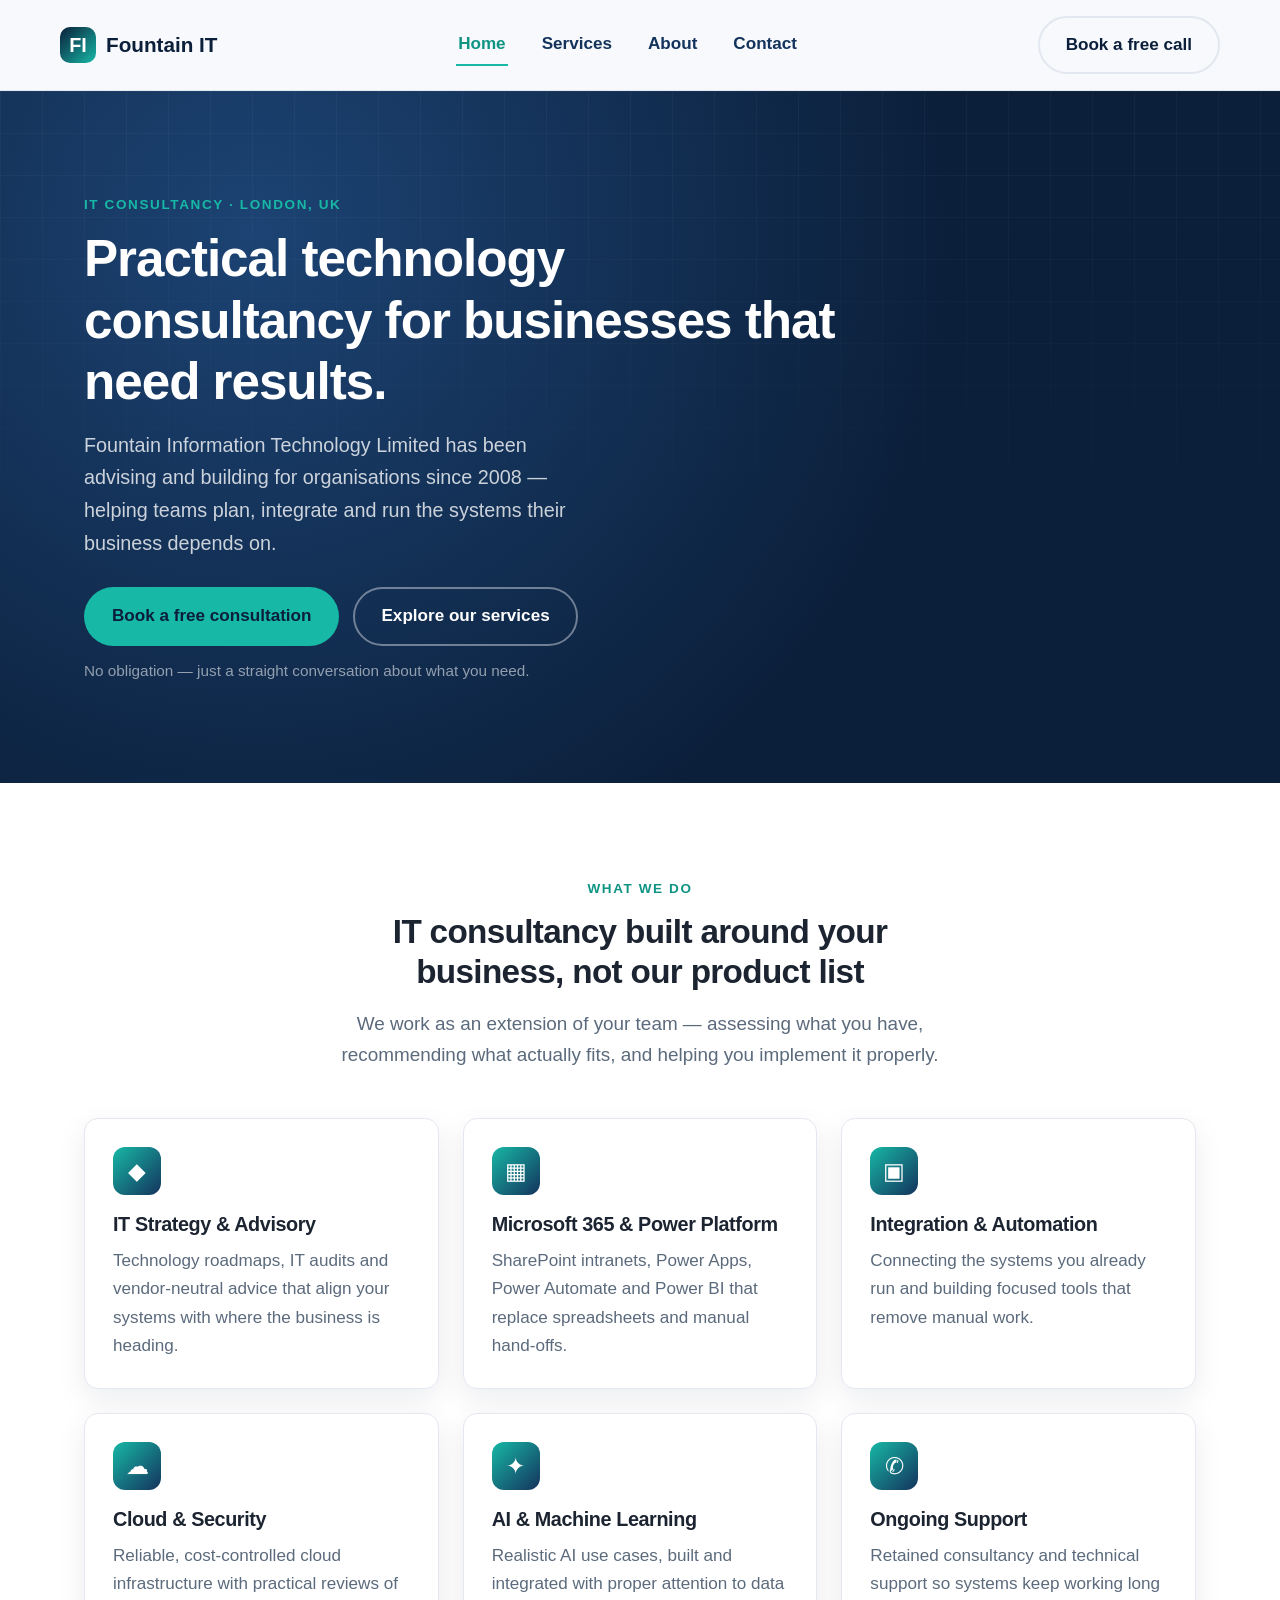
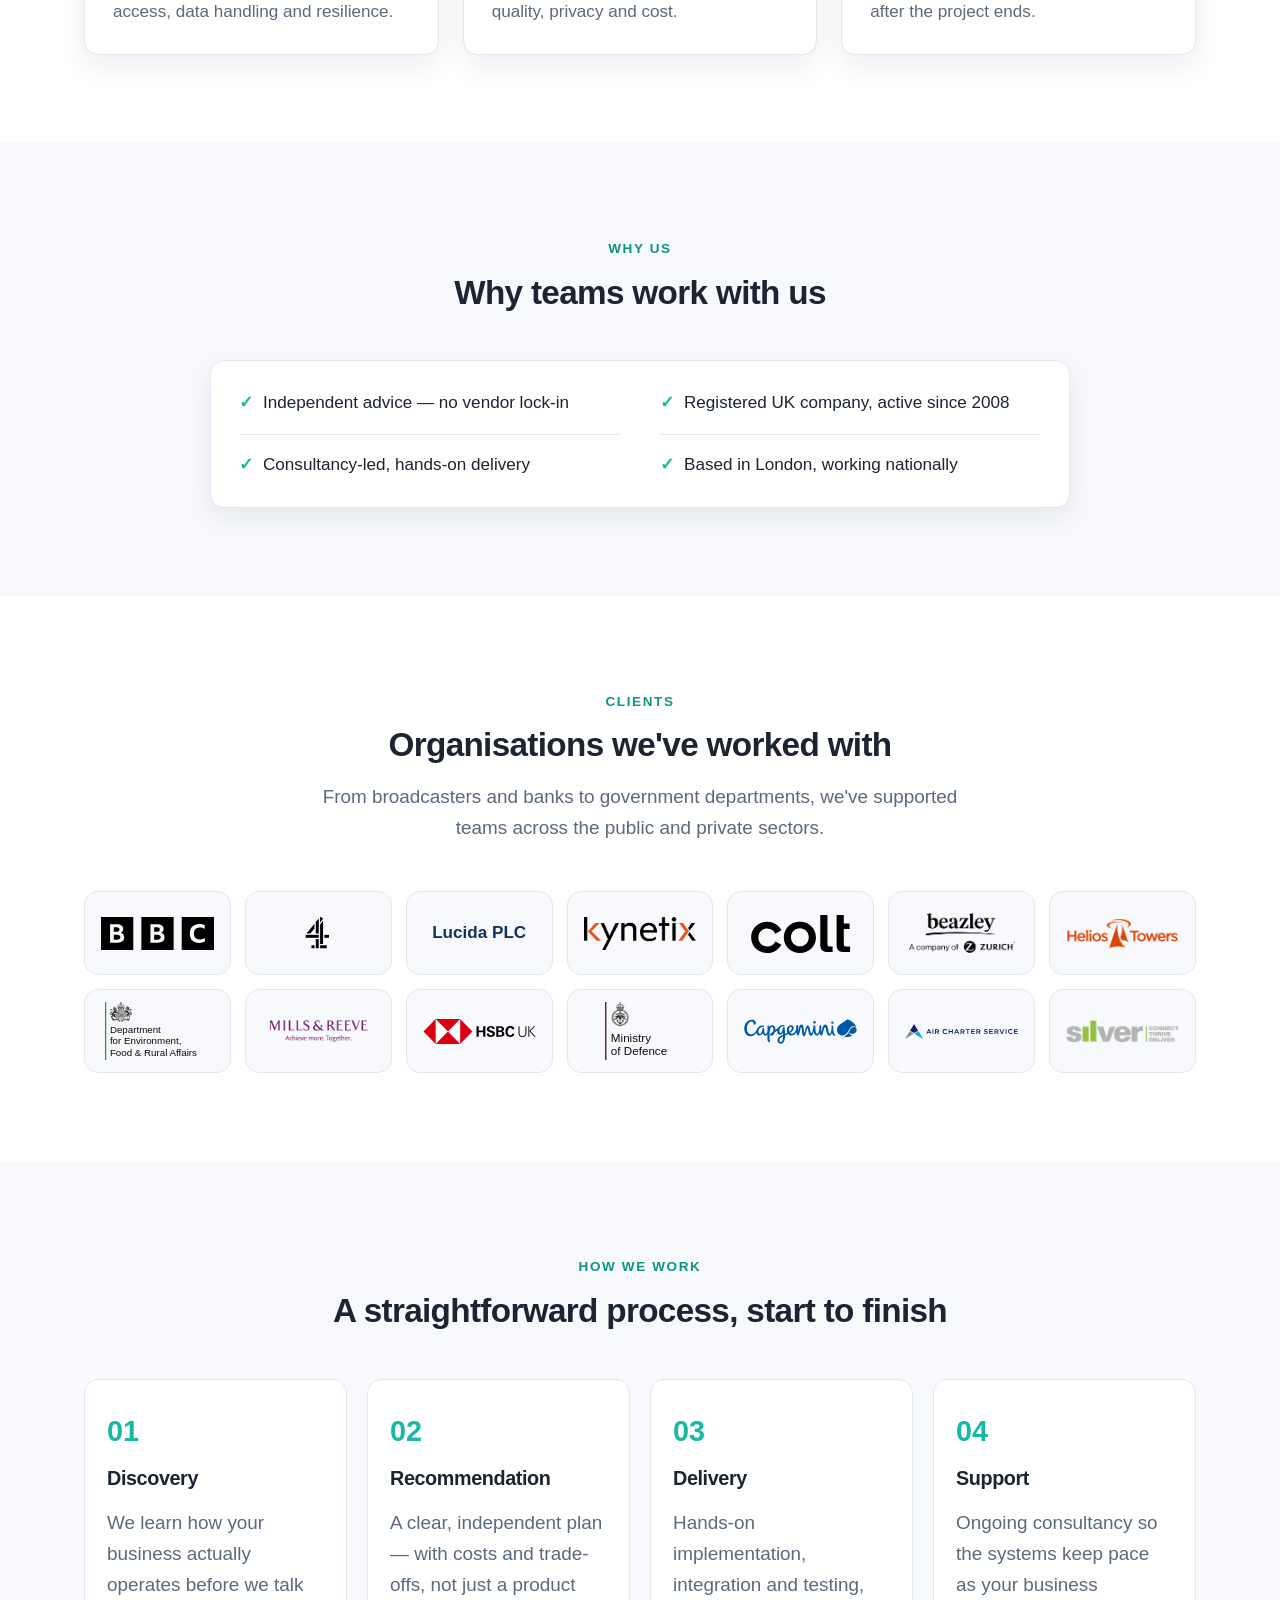
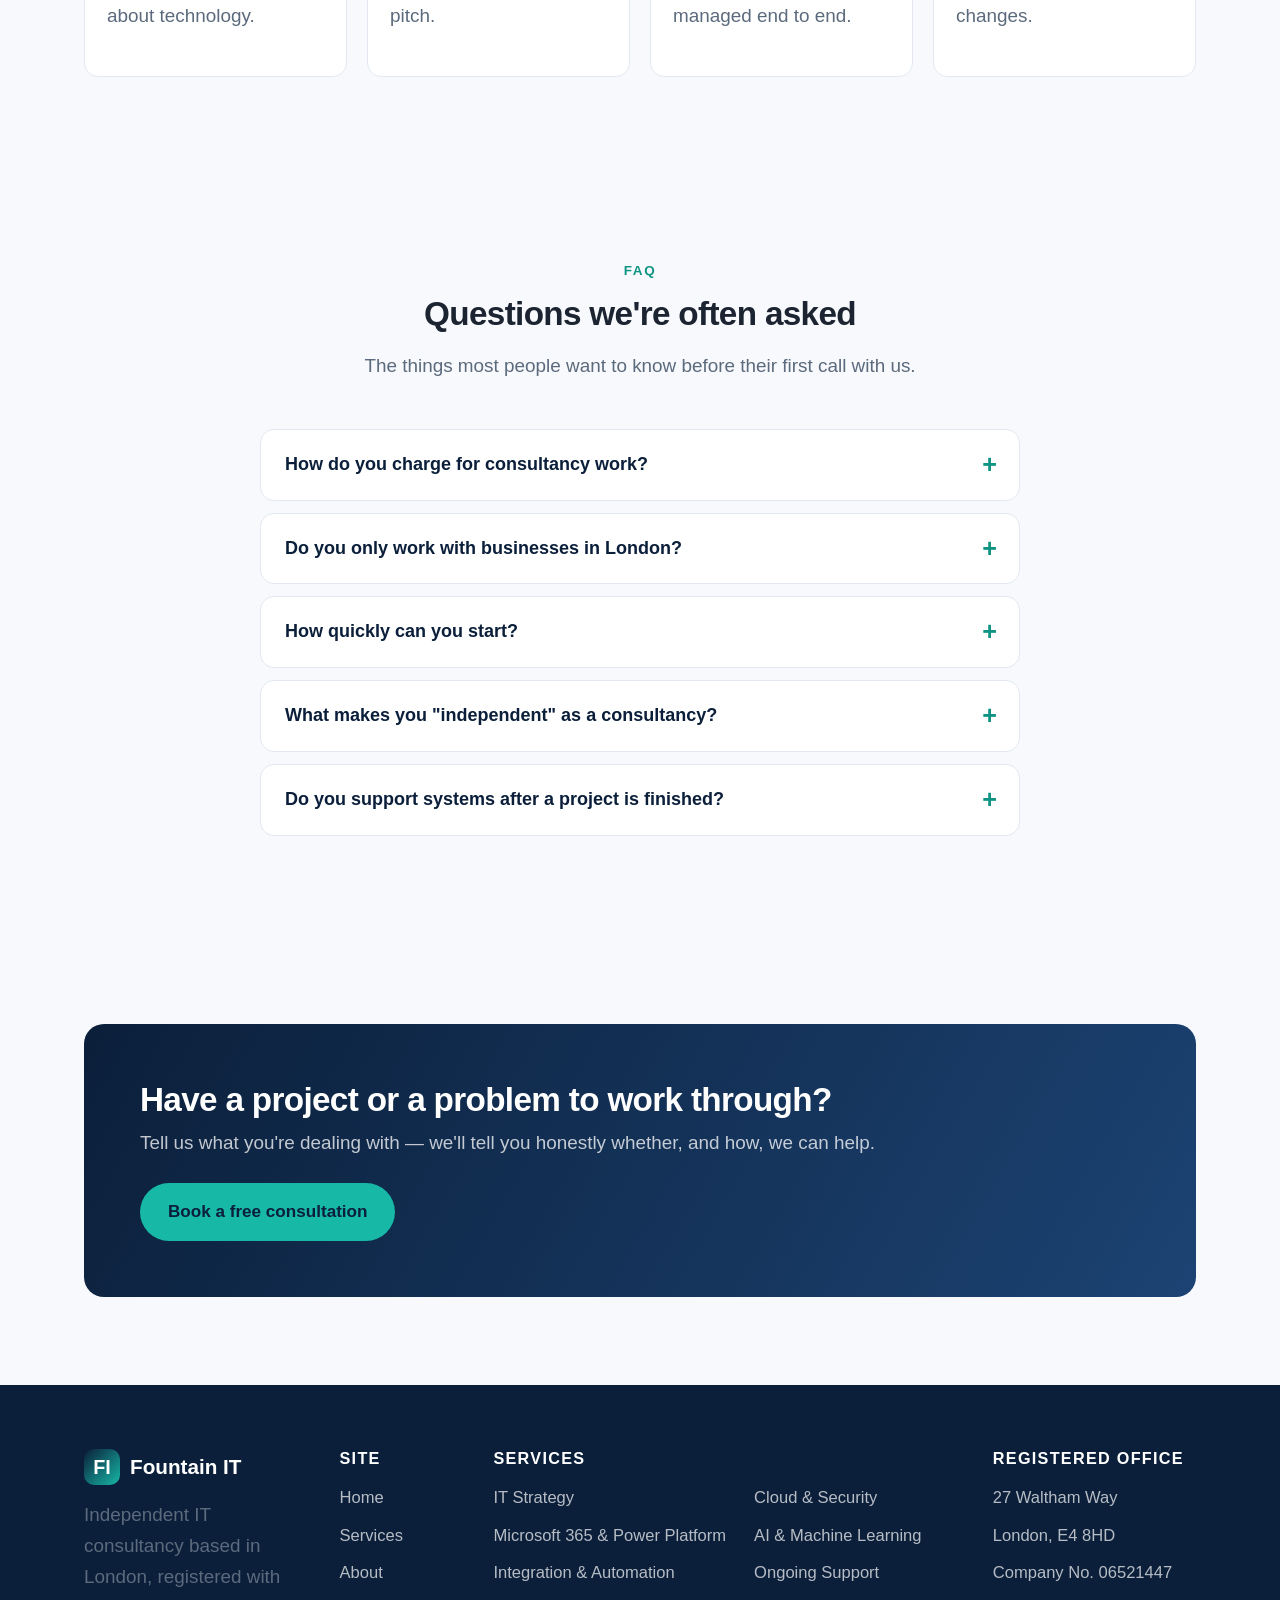
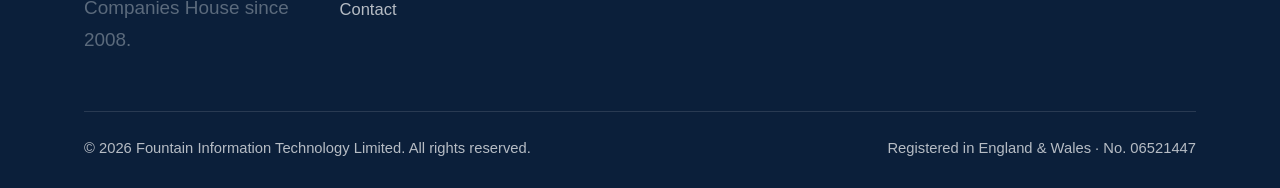
==== website/index.html @ 8b22fd96 "Add client logos section and update contact email - New Clients section on the Home page with logos " ====
<!DOCTYPE html>
<html lang="en">
<head>
  <meta charset="UTF-8" />
  <meta name="viewport" content="width=device-width, initial-scale=1.0" />
  <title>Fountain Information Technology Limited | IT Consultancy, London</title>
  <meta name="description" content="Fountain Information Technology Limited — independent IT consultancy based in London, trading since 2008. Strategy, Microsoft 365 and Power Platform, integration, cloud and security, AI and support services." />
  <link rel="canonical" href="https://fountainltd.com/" />
  <meta name="theme-color" content="#0b1f3a" />
  <link rel="icon" type="image/svg+xml" href="assets/favicon.svg" />

  <meta property="og:type" content="website" />
  <meta property="og:site_name" content="Fountain Information Technology Limited" />
  <meta property="og:title" content="Fountain Information Technology Limited | IT Consultancy, London" />
  <meta property="og:description" content="Independent IT consultancy based in London, trading since 2008. Strategy, Microsoft 365 and Power Platform, integration, cloud and security, AI and support services." />
  <meta property="og:url" content="https://fountainltd.com/" />
  <meta name="twitter:card" content="summary" />
  <meta name="twitter:title" content="Fountain Information Technology Limited | IT Consultancy, London" />
  <meta name="twitter:description" content="Independent IT consultancy based in London, trading since 2008. Strategy, Microsoft 365 and Power Platform, integration, cloud and security, AI and support services." />

  <link rel="stylesheet" href="css/styles.css" />

  <script type="application/ld+json">
  {
    "@context": "https://schema.org",
    "@type": "ProfessionalService",
    "name": "Fountain Information Technology Limited",
    "alternateName": "Fountain IT",
    "url": "https://fountainltd.com/",
    "logo": "https://fountainltd.com/assets/favicon.svg",
    "description": "Independent IT consultancy based in London, trading since 2008. Strategy, Microsoft 365 and Power Platform, integration, cloud and security, AI and support services.",
    "address": {
      "@type": "PostalAddress",
      "streetAddress": "27 Waltham Way",
      "addressLocality": "London",
      "postalCode": "E4 8HD",
      "addressCountry": "GB"
    },
    "areaServed": "GB",
    "email": "info@fountainltd.com",
    "telephone": "+441212341234"
  }
  </script>
</head>
<body>

  <header class="site-header">
    <nav class="nav container">
      <a href="index.html" class="brand">
        <span class="brand-mark">FI</span>
        Fountain IT
      </a>
      <div class="nav-links">
        <a href="index.html" class="active">Home</a>
        <a href="services.html">Services</a>
        <a href="about.html">About</a>
        <a href="contact.html">Contact</a>
      </div>
      <div class="nav-cta">
        <a href="contact.html" class="btn btn-outline">Book a free call</a>
        <button class="nav-toggle" aria-label="Toggle menu">
          <span></span><span></span><span></span>
        </button>
      </div>
    </nav>
  </header>

  <section class="hero">
    <div class="container">
      <div class="hero-content">
        <span class="eyebrow">IT Consultancy · London, UK</span>
        <h1>Practical technology consultancy for businesses that need results.</h1>
        <p class="lead">Fountain Information Technology Limited has been advising and building for organisations since 2008 — helping teams plan, integrate and run the systems their business depends on.</p>
        <div class="hero-actions">
          <a href="contact.html" class="btn btn-primary">Book a free consultation</a>
          <a href="services.html" class="btn btn-ghost">Explore our services</a>
        </div>
        <p class="hero-microcopy">No obligation — just a straight conversation about what you need.</p>
      </div>
    </div>
  </section>

  <section class="bg-surface">
    <div class="container">
      <div class="section-head">
        <span class="eyebrow">What we do</span>
        <h2>IT consultancy built around your business, not our product list</h2>
        <p>We work as an extension of your team — assessing what you have, recommending what actually fits, and helping you implement it properly.</p>
      </div>
      <div class="grid grid-3">
        <div class="card">
          <div class="icon">◆</div>
          <h3>IT Strategy &amp; Advisory</h3>
          <p>Technology roadmaps, IT audits and vendor-neutral advice that align your systems with where the business is heading.</p>
        </div>
        <div class="card">
          <div class="icon">▦</div>
          <h3>Microsoft 365 &amp; Power Platform</h3>
          <p>SharePoint intranets, Power Apps, Power Automate and Power BI that replace spreadsheets and manual hand-offs.</p>
        </div>
        <div class="card">
          <div class="icon">▣</div>
          <h3>Integration &amp; Automation</h3>
          <p>Connecting the systems you already run and building focused tools that remove manual work.</p>
        </div>
        <div class="card">
          <div class="icon">☁</div>
          <h3>Cloud &amp; Security</h3>
          <p>Reliable, cost-controlled cloud infrastructure with practical reviews of access, data handling and resilience.</p>
        </div>
        <div class="card">
          <div class="icon">✦</div>
          <h3>AI &amp; Machine Learning</h3>
          <p>Realistic AI use cases, built and integrated with proper attention to data quality, privacy and cost.</p>
        </div>
        <div class="card">
          <div class="icon">✆</div>
          <h3>Ongoing Support</h3>
          <p>Retained consultancy and technical support so systems keep working long after the project ends.</p>
        </div>
      </div>
    </div>
  </section>

  <section>
    <div class="container">
      <div class="section-head">
        <span class="eyebrow">Why us</span>
        <h2>Why teams work with us</h2>
      </div>
      <ul class="why-panel">
        <li><span class="check">✓</span> Independent advice — no vendor lock-in</li>
        <li><span class="check">✓</span> Registered UK company, active since 2008</li>
        <li><span class="check">✓</span> Consultancy-led, hands-on delivery</li>
        <li><span class="check">✓</span> Based in London, working nationally</li>
      </ul>
    </div>
  </section>

  <section class="bg-surface">
    <div class="container">
      <div class="section-head">
        <span class="eyebrow">Clients</span>
        <h2>Organisations we've worked with</h2>
        <p>From broadcasters and banks to government departments, we've supported teams across the public and private sectors.</p>
      </div>
      <ul class="client-list">
        <li data-name="BBC" tabindex="0"><img src="assets/clients/bbc.svg" alt="BBC" loading="lazy" /></li>
        <li data-name="Channel 4" tabindex="0"><img src="assets/clients/channel4.svg" alt="Channel 4" loading="lazy" /></li>
        <li>Lucida PLC</li>
        <li data-name="Kynetix" tabindex="0"><img src="assets/clients/kynetix.png" alt="Kynetix" loading="lazy" /></li>
        <li data-name="Colt Technology" tabindex="0"><img src="assets/clients/colt.svg" alt="Colt Technology" loading="lazy" /></li>
        <li data-name="Beazley" tabindex="0"><img src="assets/clients/beazley.png" alt="Beazley" loading="lazy" class="logo-invert" /></li>
        <li data-name="Helios Towers" tabindex="0"><img src="assets/clients/helios-towers.png" alt="Helios Towers" loading="lazy" /></li>
        <li data-name="DEFRA" tabindex="0"><img src="assets/clients/defra.svg" alt="DEFRA" loading="lazy" class="logo-tall" /></li>
        <li data-name="Mills &amp; Reeve" tabindex="0"><img src="assets/clients/mills-and-reeve.png" alt="Mills &amp; Reeve" loading="lazy" /></li>
        <li data-name="HSBC" tabindex="0"><img src="assets/clients/hsbc.svg" alt="HSBC" loading="lazy" /></li>
        <li data-name="MOD" tabindex="0"><img src="assets/clients/mod.svg" alt="MOD" loading="lazy" class="logo-tall" /></li>
        <li data-name="Capgemini" tabindex="0"><img src="assets/clients/capgemini.svg" alt="Capgemini" loading="lazy" /></li>
        <li data-name="Air Charter Service" tabindex="0"><img src="assets/clients/air-charter-service.svg" alt="Air Charter Service" loading="lazy" /></li>
        <li data-name="Silver DCC" tabindex="0"><img src="assets/clients/silver-dcc.png" alt="Silver DCC" loading="lazy" /></li>
      </ul>
    </div>
  </section>

  <section>
    <div class="container">
      <div class="section-head">
        <span class="eyebrow">How we work</span>
        <h2>A straightforward process, start to finish</h2>
      </div>
      <div class="steps">
        <div class="step">
          <h4>Discovery</h4>
          <p>We learn how your business actually operates before we talk about technology.</p>
        </div>
        <div class="step">
          <h4>Recommendation</h4>
          <p>A clear, independent plan — with costs and trade-offs, not just a product pitch.</p>
        </div>
        <div class="step">
          <h4>Delivery</h4>
          <p>Hands-on implementation, integration and testing, managed end to end.</p>
        </div>
        <div class="step">
          <h4>Support</h4>
          <p>Ongoing consultancy so the systems keep pace as your business changes.</p>
        </div>
      </div>
    </div>
  </section>

  <section>
    <div class="container">
      <div class="section-head">
        <span class="eyebrow">FAQ</span>
        <h2>Questions we're often asked</h2>
        <p>The things most people want to know before their first call with us.</p>
      </div>
      <div class="faq-list">
        <details class="faq-item">
          <summary>How do you charge for consultancy work?</summary>
          <p>It depends on the engagement. Defined pieces of work — a migration, an integration, a build — are scoped and quoted up front. Ongoing advisory work is billed as a retained monthly arrangement. Either way, you'll know the cost and the terms before anything starts.</p>
        </details>
        <details class="faq-item">
          <summary>Do you only work with businesses in London?</summary>
          <p>We're based in London and a lot of our work is with organisations here, but we work with clients across the UK. Most engagements involve a mix of remote and on-site time, agreed up front based on what the project needs.</p>
        </details>
        <details class="faq-item">
          <summary>How quickly can you start?</summary>
          <p>For a short review or health check, often within a couple of weeks. Larger projects usually start with a scoping conversation so we can plan the right time and the right people — get in touch and we'll give you a realistic timeline.</p>
        </details>
        <details class="faq-item">
          <summary>What makes you "independent" as a consultancy?</summary>
          <p>We don't resell hardware, software licences or cloud capacity, so we have no commission riding on which platform or vendor you choose. Our recommendations are based on what fits your business, not what pays us the most.</p>
        </details>
        <details class="faq-item">
          <summary>Do you support systems after a project is finished?</summary>
          <p>Yes — many clients move from a project engagement into retained advisory or ad-hoc support once the initial work is delivered, so there's continuity as the business and its systems change.</p>
        </details>
      </div>
    </div>
  </section>

  <section>
    <div class="container">
      <div class="cta-band">
        <div>
          <h2>Have a project or a problem to work through?</h2>
          <p>Tell us what you're dealing with — we'll tell you honestly whether, and how, we can help.</p>
        </div>
        <a href="contact.html" class="btn btn-primary">Book a free consultation</a>
      </div>
    </div>
  </section>

  <footer class="site-footer">
    <div class="container">
      <div class="footer-grid">
        <div class="footer-brand">
          <a href="index.html" class="brand">
            <span class="brand-mark">FI</span>
            Fountain IT
          </a>
          <p>Independent IT consultancy based in London, registered with Companies House since 2008.</p>
        </div>
        <div>
          <h4>Site</h4>
          <ul>
            <li><a href="index.html">Home</a></li>
            <li><a href="services.html">Services</a></li>
            <li><a href="about.html">About</a></li>
            <li><a href="contact.html">Contact</a></li>
          </ul>
        </div>
        <div>
          <h4>Services</h4>
          <ul class="footer-services">
            <li><a href="services.html#strategy">IT Strategy</a></li>
            <li><a href="services.html#microsoft-365">Microsoft 365 &amp; Power Platform</a></li>
            <li><a href="services.html#integration">Integration &amp; Automation</a></li>
            <li><a href="services.html#cloud-security">Cloud &amp; Security</a></li>
            <li><a href="services.html#ai">AI &amp; Machine Learning</a></li>
            <li><a href="services.html#support">Ongoing Support</a></li>
          </ul>
        </div>
        <div>
          <h4>Registered office</h4>
          <ul>
            <li>27 Waltham Way</li>
            <li>London, E4 8HD</li>
            <li>Company No. 06521447</li>
          </ul>
        </div>
      </div>
      <div class="footer-bottom">
        <span>© <span data-year>2026</span> Fountain Information Technology Limited. All rights reserved.</span>
        <span>Registered in England &amp; Wales · No. 06521447</span>
      </div>
    </div>
  </footer>

  <script src="js/main.js"></script>
</body>
</html>
---- website/css/styles.css ----
/* ===========================================================
   Fountain Information Technology Limited — site stylesheet
   =========================================================== */

:root {
  --navy: #0b1f3a;
  --navy-light: #14335c;
  --navy-lighter: #1c4373;
  --teal: #17b8a6;
  --teal-dark: #0f9484;
  --bg: #f7f9fc;
  --surface: #ffffff;
  --text: #1b2430;
  --muted: #5b6a7c;
  --border: #e3e8f0;
  --shadow: 0 10px 30px rgba(11, 31, 58, 0.08);
  --radius: 14px;
  --max-width: 1160px;
  --font: -apple-system, BlinkMacSystemFont, "Segoe UI", Roboto, Helvetica, Arial, sans-serif;
}

* {
  box-sizing: border-box;
}

html {
  scroll-behavior: smooth;
}

html {
  font-size: 18px;
}

body {
  margin: 0;
  font-family: var(--font);
  color: var(--text);
  background: var(--bg);
  line-height: 1.65;
  font-size: 1.05rem;
  -webkit-font-smoothing: antialiased;
}

img {
  max-width: 100%;
  display: block;
}

a {
  color: inherit;
  text-decoration: none;
}

.container {
  max-width: var(--max-width);
  margin: 0 auto;
  padding: 0 24px;
}

h1, h2, h3, h4 {
  line-height: 1.2;
  margin: 0 0 16px;
  font-weight: 700;
  letter-spacing: -0.02em;
}

h2 {
  font-size: clamp(1.8rem, 2.6vw, 2.4rem);
}

h3 {
  font-size: 1.3rem;
}

h4 {
  font-size: 1.1rem;
}

p {
  margin: 0 0 16px;
  color: var(--muted);
  font-size: 1.05rem;
}

ul {
  margin: 0;
  padding: 0;
  list-style: none;
}

.eyebrow {
  display: inline-block;
  text-transform: uppercase;
  font-size: 0.75rem;
  font-weight: 700;
  letter-spacing: 0.12em;
  color: var(--teal-dark);
  margin-bottom: 12px;
}

/* ---------- Buttons ---------- */

.btn {
  display: inline-flex;
  align-items: center;
  gap: 8px;
  padding: 13px 26px;
  border-radius: 999px;
  font-weight: 600;
  font-size: 0.95rem;
  border: 2px solid transparent;
  cursor: pointer;
  transition: transform 0.15s ease, box-shadow 0.15s ease, background 0.15s ease, color 0.15s ease;
}

.btn-primary {
  background: var(--teal);
  color: var(--navy);
}

.btn-primary:hover {
  background: var(--teal-dark);
  transform: translateY(-2px);
  box-shadow: 0 8px 20px rgba(23, 184, 166, 0.35);
}

.btn-ghost {
  background: transparent;
  color: var(--surface);
  border-color: rgba(255, 255, 255, 0.4);
}

.btn-ghost:hover {
  border-color: var(--surface);
  transform: translateY(-2px);
}

.btn-outline {
  background: transparent;
  color: var(--navy);
  border-color: var(--border);
}

.btn-outline:hover {
  border-color: var(--navy);
  transform: translateY(-2px);
}

/* ---------- Header / Nav ---------- */

.site-header {
  position: sticky;
  top: 0;
  z-index: 100;
  background: rgba(247, 249, 252, 0.9);
  backdrop-filter: blur(10px);
  border-bottom: 1px solid var(--border);
}

.nav {
  display: flex;
  align-items: center;
  justify-content: space-between;
  padding: 16px 0;
}

.brand {
  display: flex;
  align-items: center;
  gap: 10px;
  font-weight: 800;
  font-size: 1.15rem;
  color: var(--navy);
}

.brand-mark {
  width: 36px;
  height: 36px;
  border-radius: 10px;
  background: linear-gradient(135deg, var(--navy) 0%, var(--teal) 100%);
  display: flex;
  align-items: center;
  justify-content: center;
  color: #fff;
  font-weight: 800;
  font-size: 1.1rem;
  flex-shrink: 0;
}

.nav-links {
  display: flex;
  align-items: center;
  gap: 32px;
}

.nav-links a {
  font-weight: 600;
  font-size: 0.95rem;
  color: var(--navy-light);
  padding: 6px 2px;
  border-bottom: 2px solid transparent;
  transition: border-color 0.15s ease, color 0.15s ease;
}

.nav-links a:hover,
.nav-links a.active {
  color: var(--teal-dark);
  border-color: var(--teal);
}

.nav-cta {
  display: flex;
  align-items: center;
  gap: 20px;
}

.nav-toggle {
  display: none;
  flex-direction: column;
  gap: 5px;
  background: none;
  border: none;
  cursor: pointer;
  padding: 6px;
}

.nav-toggle span {
  width: 24px;
  height: 2px;
  background: var(--navy);
  border-radius: 2px;
}

/* ---------- Hero ---------- */

.hero {
  background: radial-gradient(circle at 20% 20%, var(--navy-lighter), var(--navy) 60%);
  color: #fff;
  padding: 96px 0 100px;
  position: relative;
  overflow: hidden;
}

.hero::after {
  content: "";
  position: absolute;
  inset: 0;
  background-image:
    linear-gradient(rgba(255, 255, 255, 0.06) 1px, transparent 1px),
    linear-gradient(90deg, rgba(255, 255, 255, 0.06) 1px, transparent 1px);
  background-size: 42px 42px;
  mask-image: linear-gradient(to bottom, rgba(0,0,0,0.6), transparent 75%);
  pointer-events: none;
}

.hero .container {
  position: relative;
}

.hero-grid {
  display: grid;
  grid-template-columns: 1.1fr 0.9fr;
  gap: 48px;
  align-items: center;
}

.hero h1 {
  font-size: clamp(2.1rem, 4vw, 3.1rem);
  color: #fff;
}

.hero .eyebrow {
  color: var(--teal);
}

.hero p.lead {
  color: rgba(255, 255, 255, 0.78);
  font-size: 1.1rem;
  max-width: 46ch;
}

.hero-actions {
  display: flex;
  gap: 14px;
  margin-top: 28px;
  flex-wrap: wrap;
}

.hero-microcopy {
  margin: 12px 0 0;
  font-size: 0.85rem;
  color: rgba(255, 255, 255, 0.55);
}

.hero-content {
  max-width: 760px;
}

.why-panel {
  list-style: none;
  max-width: 860px;
  margin: 0 auto;
  padding: 12px 28px;
  display: grid;
  grid-template-columns: repeat(2, 1fr);
  column-gap: 40px;
  background: var(--surface);
  border: 1px solid var(--border);
  border-radius: var(--radius);
  box-shadow: var(--shadow);
}

.why-panel li {
  display: flex;
  gap: 10px;
  padding: 16px 0;
  border-top: 1px solid var(--border);
  font-size: 0.95rem;
}

.client-list {
  list-style: none;
  margin: 0 auto;
  padding: 0;
  display: flex;
  flex-wrap: wrap;
  justify-content: center;
  gap: 14px;
}

.client-list li {
  flex: 0 0 calc((100% - 6 * 14px) / 7);
  display: flex;
  align-items: center;
  justify-content: center;
  min-height: 84px;
  padding: 12px 16px;
  text-align: center;
  font-weight: 700;
  font-size: 0.95rem;
  color: var(--navy-light);
  background: var(--bg);
  border: 1px solid var(--border);
  border-radius: var(--radius);
}

.client-list img {
  display: block;
  max-width: 100%;
  max-height: 40px;
  object-fit: contain;
}

/* Company name label shown above a logo tile on hover, keyboard focus or tap */
.client-list li[data-name] {
  position: relative;
  cursor: default;
  outline: none;
  transition: border-color 0.15s ease, box-shadow 0.15s ease;
}

.client-list li[data-name]::before,
.client-list li[data-name]::after {
  position: absolute;
  left: 50%;
  opacity: 0;
  pointer-events: none;
  transition: opacity 0.15s ease, transform 0.15s ease;
  z-index: 5;
}

.client-list li[data-name]::after {
  content: attr(data-name);
  bottom: calc(100% + 10px);
  transform: translate(-50%, 4px);
  padding: 6px 12px;
  background: var(--navy);
  color: #fff;
  font-size: 0.8rem;
  font-weight: 600;
  white-space: nowrap;
  border-radius: 8px;
  box-shadow: var(--shadow);
}

.client-list li[data-name]::before {
  content: "";
  bottom: calc(100% + 4px);
  transform: translate(-50%, 4px);
  border: 6px solid transparent;
  border-bottom: 0;
  border-top-color: var(--navy);
}

.client-list li[data-name]:hover,
.client-list li[data-name]:focus {
  border-color: var(--teal);
  box-shadow: var(--shadow);
}

.client-list li[data-name]:hover::before,
.client-list li[data-name]:hover::after,
.client-list li[data-name]:focus::before,
.client-list li[data-name]:focus::after {
  opacity: 1;
  transform: translate(-50%, 0);
}

/* Stacked crest-and-name logos (DEFRA, MOD) need extra height to stay legible */
.client-list img.logo-tall {
  max-height: 58px;
}

/* White-only logos shown dark on the light tiles */
.client-list img.logo-invert {
  filter: invert(1);
}

.why-panel li:nth-child(-n + 2) {
  border-top: none;
}

.check {
  color: var(--teal);
  font-weight: 800;
}

/* ---------- Sections ---------- */

section {
  padding: 88px 0;
}

.section-head {
  max-width: 640px;
  margin: 0 auto 48px;
  text-align: center;
}

.section-head.left {
  margin: 0 0 48px;
  text-align: left;
}

.bg-surface {
  background: var(--surface);
}

.bg-navy {
  background: var(--navy);
  color: #fff;
}

.bg-navy p {
  color: rgba(255, 255, 255, 0.72);
}

.bg-navy h2 {
  color: #fff;
}

/* ---------- Cards / Grids ---------- */

.grid {
  display: grid;
  gap: 24px;
}

.grid-3 {
  grid-template-columns: repeat(3, 1fr);
}

.grid-2 {
  grid-template-columns: repeat(2, 1fr);
}

.grid-4 {
  grid-template-columns: repeat(4, 1fr);
}

.card {
  background: var(--surface);
  border: 1px solid var(--border);
  border-radius: var(--radius);
  padding: 28px;
  box-shadow: var(--shadow);
  transition: transform 0.15s ease, box-shadow 0.15s ease;
}

.card:hover {
  transform: translateY(-4px);
  box-shadow: 0 16px 36px rgba(11, 31, 58, 0.12);
}

.card .icon {
  width: 48px;
  height: 48px;
  border-radius: 12px;
  background: linear-gradient(135deg, var(--teal), var(--navy-light));
  color: #fff;
  display: flex;
  align-items: center;
  justify-content: center;
  font-size: 1.3rem;
  margin-bottom: 18px;
}

.card h3 {
  font-size: 1.1rem;
  margin-bottom: 10px;
}

.card p {
  margin-bottom: 0;
  font-size: 0.95rem;
}

/* ---------- Process / steps ---------- */

.steps {
  display: grid;
  grid-template-columns: repeat(4, 1fr);
  gap: 20px;
  counter-reset: step;
}

.step {
  position: relative;
  padding: 28px 22px;
  background: var(--surface);
  border-radius: var(--radius);
  border: 1px solid var(--border);
}

.step::before {
  counter-increment: step;
  content: counter(step, decimal-leading-zero);
  font-weight: 800;
  font-size: 1.6rem;
  color: var(--teal);
  display: block;
  margin-bottom: 12px;
}

/* ---------- Values ---------- */

.value-item {
  display: flex;
  gap: 16px;
  padding: 20px 0;
  border-top: 1px solid var(--border);
}

.value-item:first-child {
  border-top: none;
}

.value-num {
  font-weight: 800;
  font-size: 1.3rem;
  color: var(--teal);
  flex-shrink: 0;
  width: 44px;
}

/* ---------- Contact ---------- */

.contact-grid {
  display: grid;
  grid-template-columns: 1fr 1fr;
  gap: 40px;
  align-items: start;
}

.contact-card {
  display: flex;
  gap: 16px;
  padding: 20px 0;
  border-top: 1px solid var(--border);
}

.contact-card:first-child {
  border-top: none;
}

.contact-card .icon {
  width: 44px;
  height: 44px;
  border-radius: 10px;
  background: rgba(23, 184, 166, 0.12);
  color: var(--teal-dark);
  display: flex;
  align-items: center;
  justify-content: center;
  flex-shrink: 0;
  font-size: 1.1rem;
}

.contact-card h4 {
  margin: 0 0 4px;
  font-size: 1rem;
}

.contact-card p {
  margin: 0;
  font-size: 0.92rem;
}

form.contact-form {
  background: var(--surface);
  border: 1px solid var(--border);
  border-radius: var(--radius);
  box-shadow: var(--shadow);
  padding: 32px;
}

.form-row {
  display: grid;
  grid-template-columns: 1fr 1fr;
  gap: 16px;
}

.field {
  margin-bottom: 18px;
}

.field label {
  display: block;
  font-size: 0.85rem;
  font-weight: 700;
  margin-bottom: 6px;
  color: var(--navy-light);
}

.field input,
.field textarea,
.field select {
  width: 100%;
  padding: 12px 14px;
  border-radius: 10px;
  border: 1px solid var(--border);
  font-family: var(--font);
  font-size: 0.95rem;
  background: var(--bg);
  color: var(--text);
  transition: border-color 0.15s ease, box-shadow 0.15s ease;
}

.field input:focus,
.field textarea:focus,
.field select:focus {
  outline: none;
  border-color: var(--teal);
  box-shadow: 0 0 0 3px rgba(23, 184, 166, 0.18);
}

.field textarea {
  resize: vertical;
  min-height: 120px;
}

.form-note {
  font-size: 0.82rem;
  color: var(--muted);
  margin-top: 10px;
}

.form-success {
  display: none;
  background: rgba(23, 184, 166, 0.12);
  border: 1px solid rgba(23, 184, 166, 0.4);
  color: var(--teal-dark);
  padding: 14px 18px;
  border-radius: 10px;
  font-weight: 600;
  font-size: 0.92rem;
  margin-bottom: 18px;
}

.form-success.show {
  display: block;
}

.form-error {
  display: none;
  background: rgba(217, 78, 78, 0.1);
  border: 1px solid rgba(217, 78, 78, 0.4);
  color: #b83a3a;
  padding: 14px 18px;
  border-radius: 10px;
  font-weight: 600;
  font-size: 0.92rem;
  margin-bottom: 18px;
}

.form-error.show {
  display: block;
}

.map-embed {
  border-radius: var(--radius);
  overflow: hidden;
  border: 1px solid var(--border);
  box-shadow: var(--shadow);
  margin-top: 24px;
}

.map-embed iframe {
  width: 100%;
  height: 260px;
  border: 0;
  display: block;
}

/* ---------- CTA band ---------- */

.cta-band {
  background: linear-gradient(120deg, var(--navy) 0%, var(--navy-lighter) 100%);
  color: #fff;
  border-radius: 20px;
  padding: 56px;
  display: flex;
  align-items: center;
  justify-content: space-between;
  gap: 24px;
  flex-wrap: wrap;
}

.cta-band h2 {
  color: #fff;
  margin-bottom: 8px;
}

.cta-band p {
  color: rgba(255, 255, 255, 0.75);
  margin-bottom: 0;
}

/* ---------- Footer ---------- */

.site-footer {
  background: var(--navy);
  color: rgba(255, 255, 255, 0.7);
  padding: 64px 0 28px;
}

.footer-grid {
  display: grid;
  grid-template-columns: 1.1fr 0.6fr 2.3fr 1fr;
  gap: 32px;
  padding-bottom: 40px;
  border-bottom: 1px solid rgba(255, 255, 255, 0.12);
}

.footer-brand .brand {
  color: #fff;
  margin-bottom: 14px;
}

.footer-grid h4 {
  color: #fff;
  font-size: 0.9rem;
  text-transform: uppercase;
  letter-spacing: 0.08em;
  margin-bottom: 16px;
}

.footer-grid ul li {
  margin-bottom: 10px;
  font-size: 0.92rem;
}

.footer-grid ul li a:hover {
  color: var(--teal);
}

.footer-services {
  display: grid;
  grid-template-rows: repeat(3, auto);
  grid-auto-flow: column;
  grid-auto-columns: max-content;
  column-gap: 28px;
  white-space: nowrap;
}

/* Keep service cards clear of the sticky header when linked to */
.card[id] {
  scroll-margin-top: 112px;
}

.footer-bottom {
  display: flex;
  justify-content: space-between;
  align-items: center;
  padding-top: 24px;
  font-size: 0.82rem;
  flex-wrap: wrap;
  gap: 10px;
}

/* ---------- Page hero (inner pages) ---------- */

.page-hero {
  background: linear-gradient(120deg, var(--navy), var(--navy-lighter));
  color: #fff;
  padding: 64px 0;
}

.page-hero h1 {
  color: #fff;
  font-size: clamp(1.8rem, 3.5vw, 2.6rem);
}

.breadcrumb {
  font-size: 0.85rem;
  color: rgba(255, 255, 255, 0.6);
  margin-bottom: 14px;
}

.breadcrumb a:hover {
  color: var(--teal);
}

/* ---------- FAQ accordion ---------- */

.faq-list {
  max-width: 760px;
  margin: 0 auto;
}

.faq-item {
  background: var(--surface);
  border: 1px solid var(--border);
  border-radius: var(--radius);
  margin-bottom: 12px;
  overflow: hidden;
}

.faq-item summary {
  list-style: none;
  cursor: pointer;
  padding: 20px 52px 20px 24px;
  font-weight: 700;
  font-size: 1rem;
  color: var(--navy);
  position: relative;
  display: block;
}

.faq-item summary::-webkit-details-marker {
  display: none;
}

.faq-item summary::after {
  content: "+";
  position: absolute;
  right: 22px;
  top: 50%;
  transform: translateY(-50%);
  font-size: 1.4rem;
  font-weight: 700;
  color: var(--teal-dark);
  transition: transform 0.2s ease;
}

.faq-item[open] summary::after {
  transform: translateY(-50%) rotate(45deg);
}

.faq-item summary:focus-visible {
  outline: 2px solid var(--teal);
  outline-offset: -2px;
}

.faq-item p {
  padding: 0 24px 22px;
  margin: 0;
  font-size: 0.95rem;
}

/* ---------- Back to top ---------- */

.back-to-top {
  position: fixed;
  right: 22px;
  bottom: 22px;
  width: 46px;
  height: 46px;
  border-radius: 50%;
  background: var(--navy);
  color: #fff;
  border: none;
  display: flex;
  align-items: center;
  justify-content: center;
  font-size: 1.2rem;
  cursor: pointer;
  box-shadow: var(--shadow);
  opacity: 0;
  visibility: hidden;
  transform: translateY(10px);
  transition: opacity 0.2s ease, transform 0.2s ease, background 0.2s ease, visibility 0.2s;
  z-index: 90;
}

.back-to-top.show {
  opacity: 1;
  visibility: visible;
  transform: translateY(0);
}

.back-to-top:hover {
  background: var(--teal-dark);
}

/* ---------- Scroll reveal ---------- */

.reveal {
  opacity: 0;
  transform: translateY(18px);
  transition: opacity 0.6s ease, transform 0.6s ease;
}

.reveal.in-view {
  opacity: 1;
  transform: translateY(0);
}

@media (prefers-reduced-motion: reduce) {
  .reveal {
    opacity: 1;
    transform: none;
    transition: none;
  }
}

/* ---------- 404 page ---------- */

.not-found {
  padding: 120px 0;
  text-align: center;
}

.not-found .code {
  font-size: clamp(3.5rem, 10vw, 6rem);
  font-weight: 800;
  color: var(--navy);
  line-height: 1;
  margin-bottom: 8px;
  background: linear-gradient(135deg, var(--navy), var(--teal));
  -webkit-background-clip: text;
  background-clip: text;
  -webkit-text-fill-color: transparent;
}

.not-found p {
  max-width: 46ch;
  margin: 0 auto 28px;
}

.not-found .btn-row {
  display: flex;
  gap: 14px;
  justify-content: center;
  flex-wrap: wrap;
}

/* ---------- Responsive ---------- */

@media (max-width: 960px) {
  .hero-grid,
  .contact-grid,
  .footer-grid {
    grid-template-columns: 1fr;
  }

  .client-list li {
    flex-basis: calc((100% - 3 * 14px) / 4);
  }

  .grid-3, .grid-4 {
    grid-template-columns: repeat(2, 1fr);
  }

  .steps {
    grid-template-columns: repeat(2, 1fr);
  }
}

@media (max-width: 760px) {
  .nav-links,
  .nav-cta .btn-outline {
    display: none;
  }

  .nav-toggle {
    display: flex;
  }

  body.nav-open .nav-links {
    display: flex;
    position: absolute;
    top: 100%;
    left: 0;
    right: 0;
    background: var(--surface);
    flex-direction: column;
    padding: 20px 24px;
    gap: 18px;
    border-bottom: 1px solid var(--border);
    box-shadow: var(--shadow);
  }

  .grid-3, .grid-4, .grid-2 {
    grid-template-columns: 1fr;
  }

  .steps {
    grid-template-columns: 1fr;
  }

  .why-panel {
    grid-template-columns: 1fr;
  }

  .client-list li {
    flex-basis: calc((100% - 14px) / 2);
  }

  .footer-services {
    grid-template-rows: none;
    grid-auto-flow: row;
    white-space: normal;
  }

  .why-panel li:nth-child(2) {
    border-top: 1px solid var(--border);
  }

  .form-row {
    grid-template-columns: 1fr;
  }

  .cta-band {
    flex-direction: column;
    text-align: center;
    padding: 40px 28px;
  }

  section {
    padding: 60px 0;
  }
}
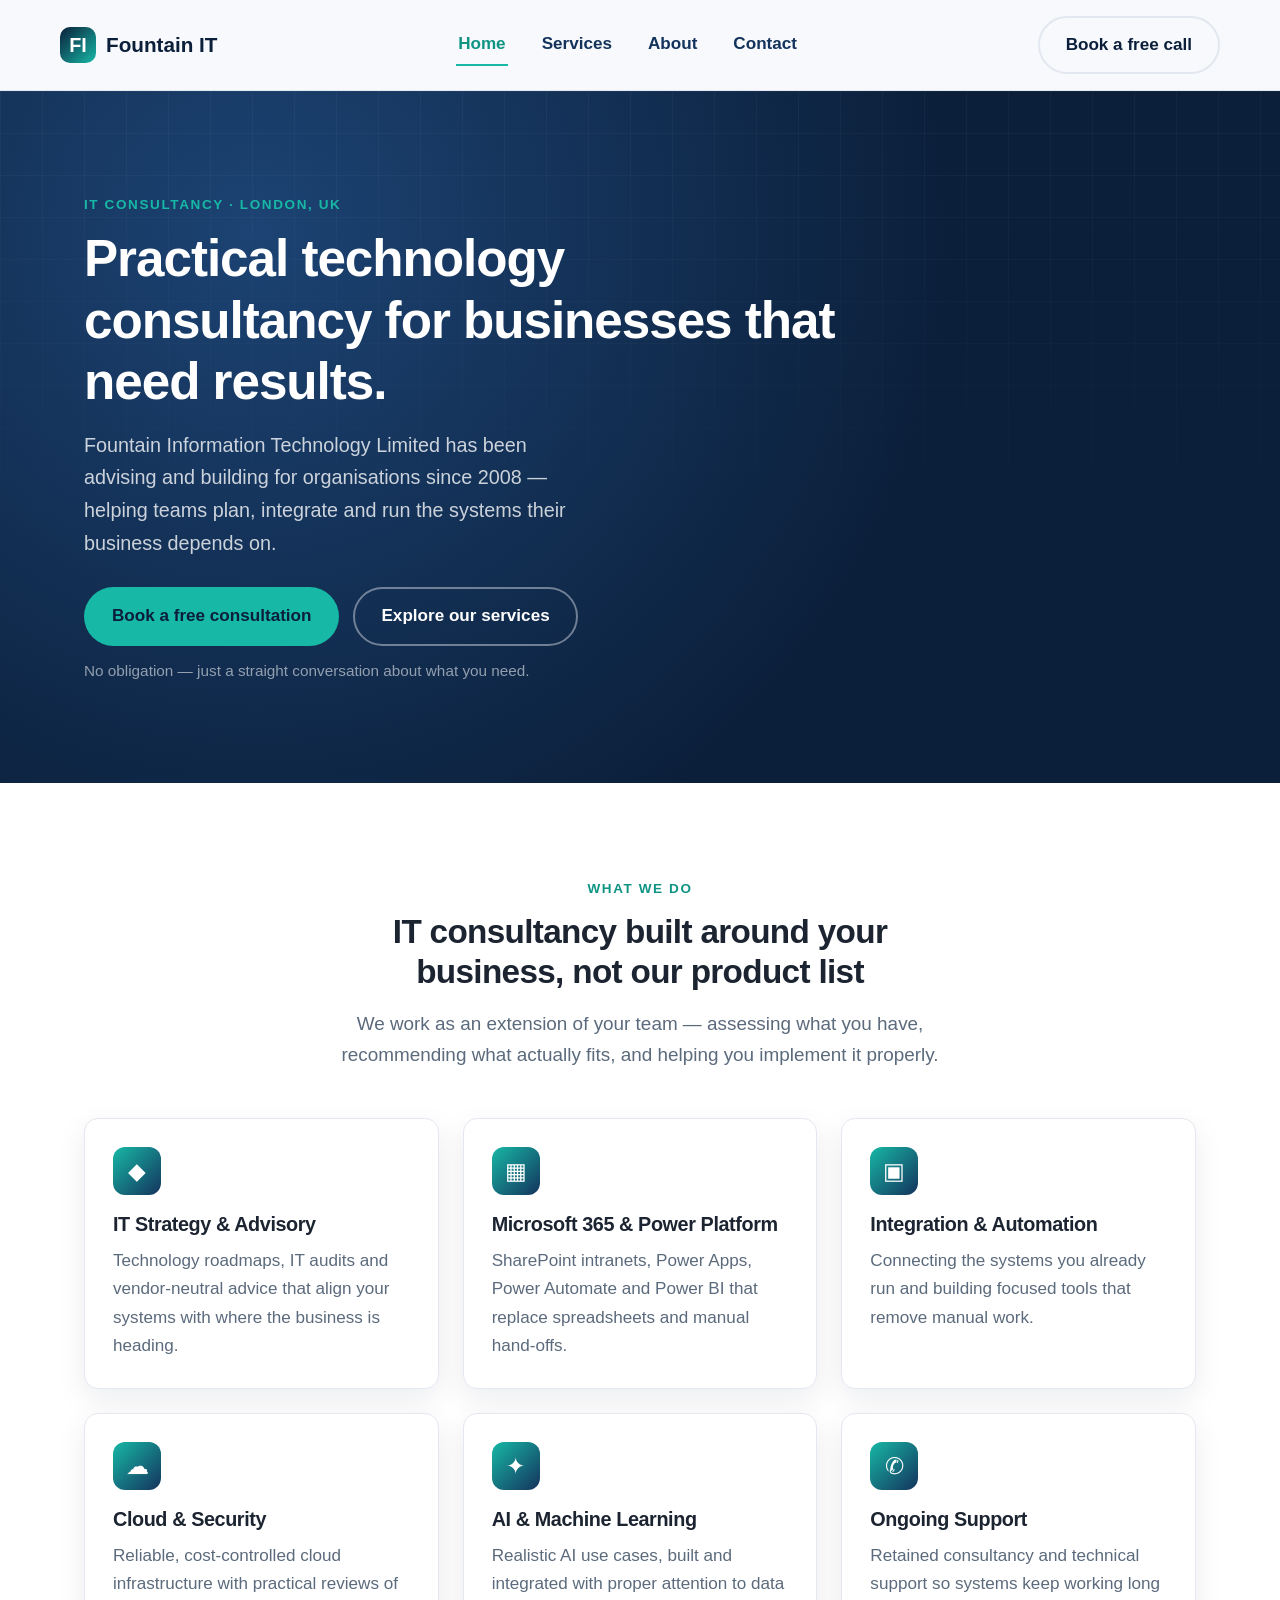
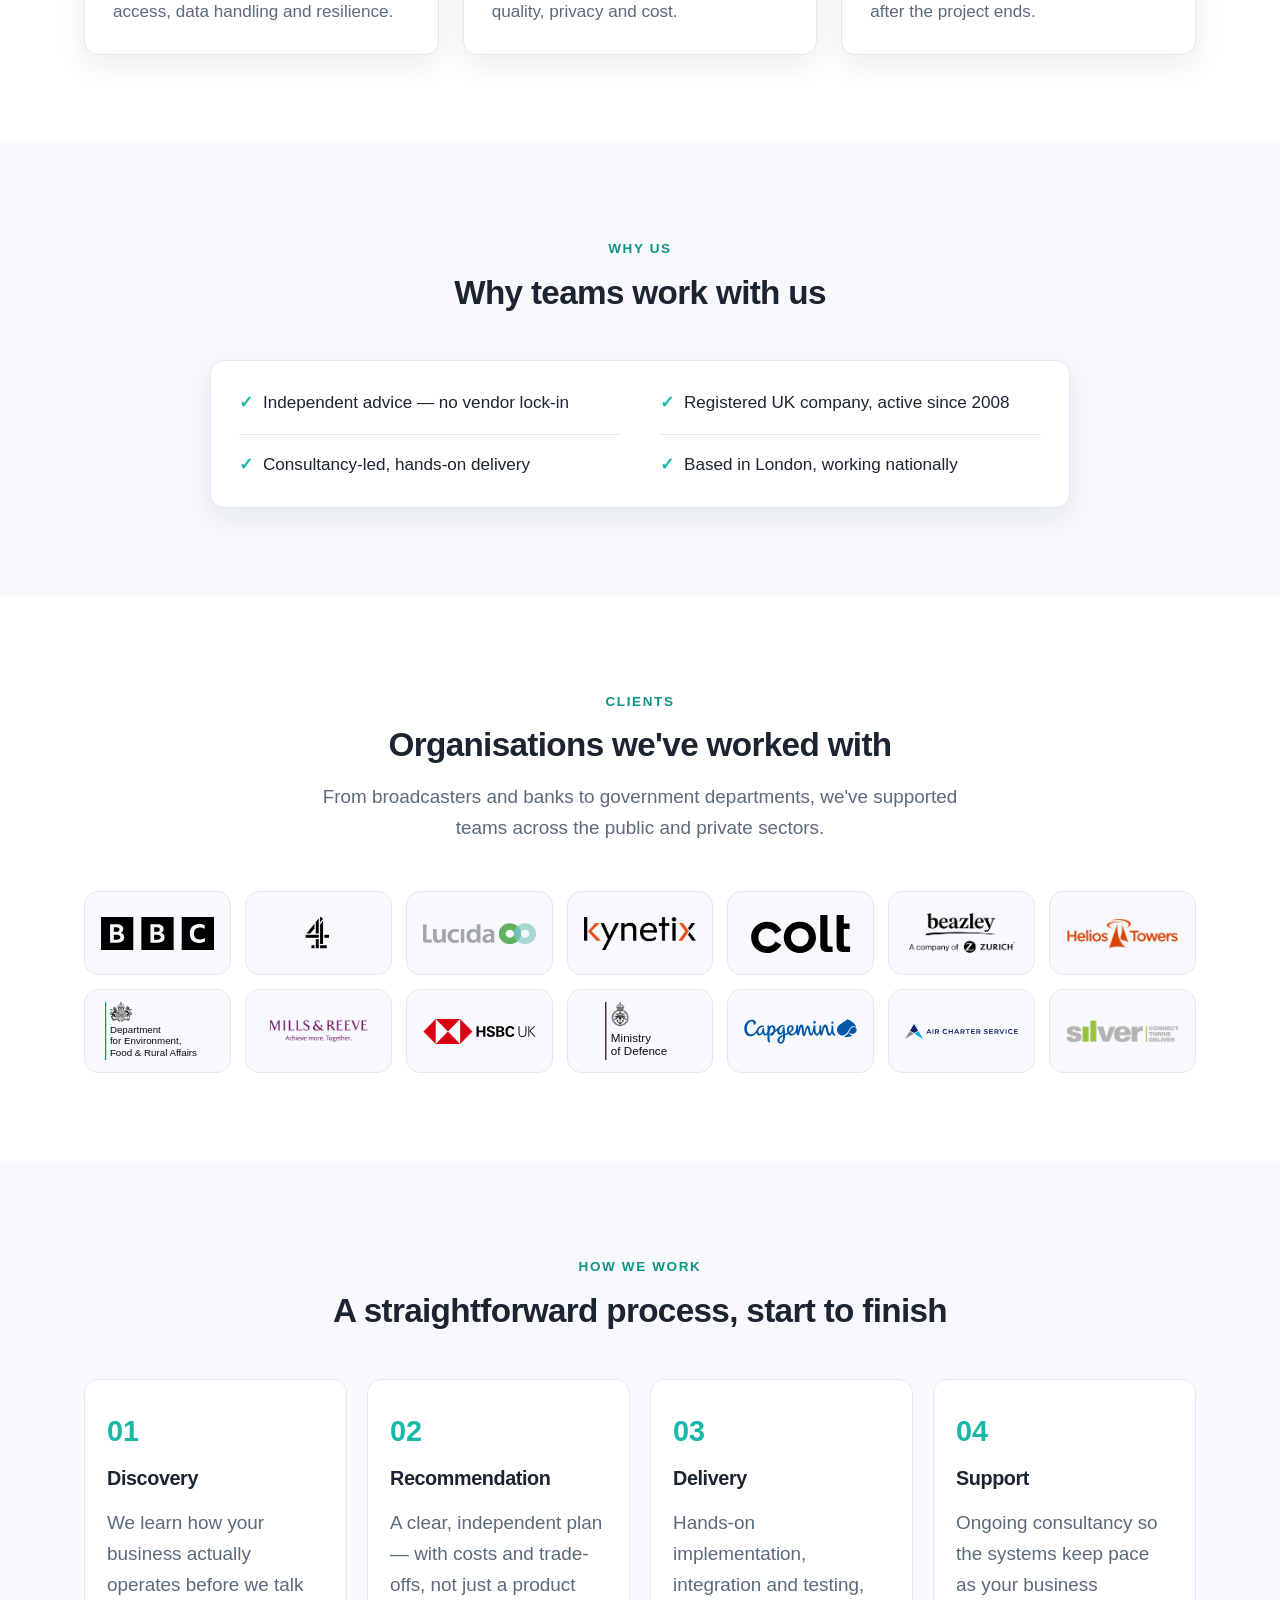
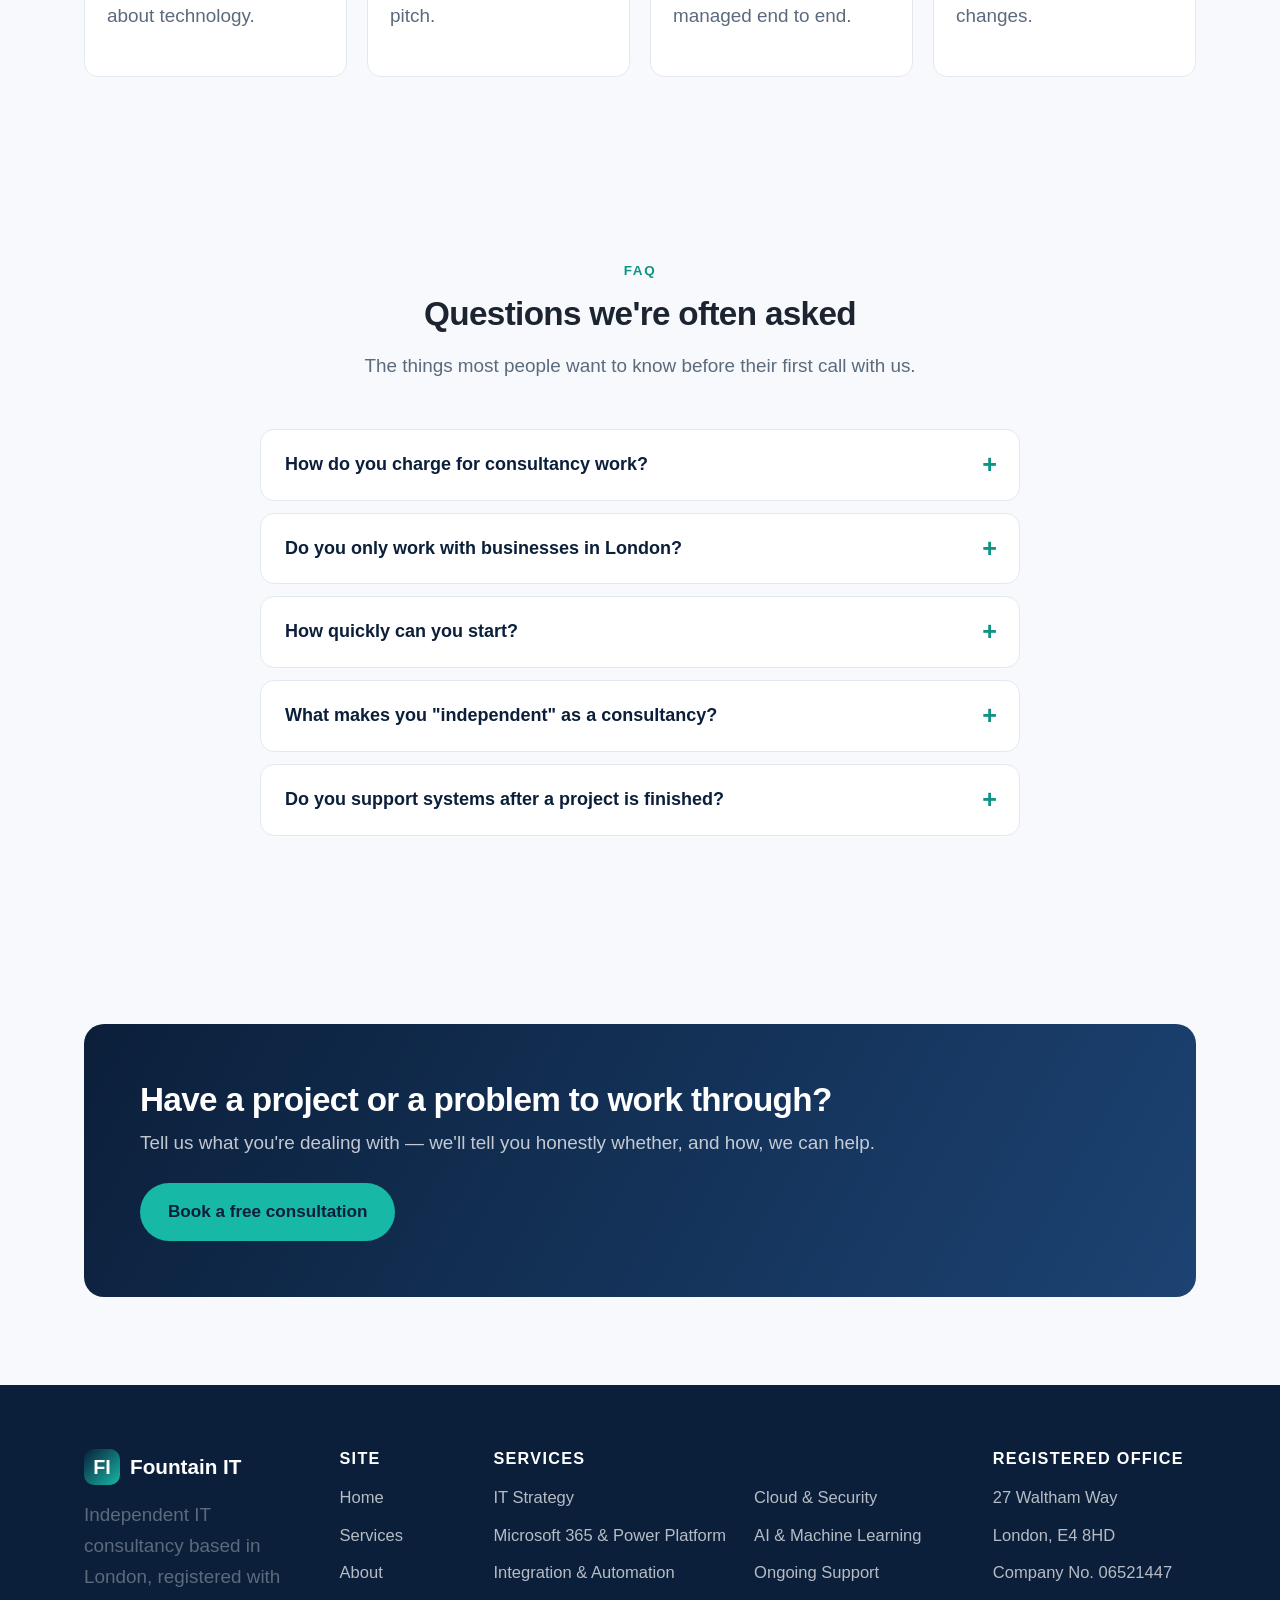
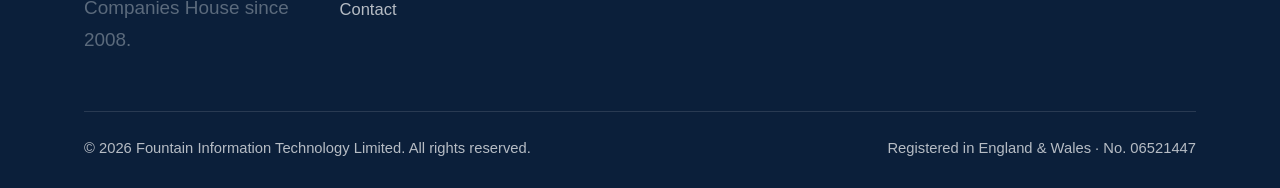
==== commit f18e4ba3: "Add Lucida PLC logo to client list" ====
--- a/website/index.html
+++ b/website/index.html
@@ -147,7 +147,7 @@
       <ul class="client-list">
         <li data-name="BBC" tabindex="0"><img src="assets/clients/bbc.svg" alt="BBC" loading="lazy" /></li>
         <li data-name="Channel 4" tabindex="0"><img src="assets/clients/channel4.svg" alt="Channel 4" loading="lazy" /></li>
-        <li>Lucida PLC</li>
+        <li data-name="Lucida PLC" tabindex="0"><img src="assets/clients/lucida.jpg" alt="Lucida PLC" loading="lazy" class="logo-blend" /></li>
         <li data-name="Kynetix" tabindex="0"><img src="assets/clients/kynetix.png" alt="Kynetix" loading="lazy" /></li>
         <li data-name="Colt Technology" tabindex="0"><img src="assets/clients/colt.svg" alt="Colt Technology" loading="lazy" /></li>
         <li data-name="Beazley" tabindex="0"><img src="assets/clients/beazley.png" alt="Beazley" loading="lazy" class="logo-invert" /></li>
--- a/website/css/styles.css
+++ b/website/css/styles.css
@@ -411,6 +411,11 @@
   max-height: 58px;
 }
 
+/* Logos on a solid white background blend into the tile */
+.client-list img.logo-blend {
+  mix-blend-mode: multiply;
+}
+
 /* White-only logos shown dark on the light tiles */
 .client-list img.logo-invert {
   filter: invert(1);
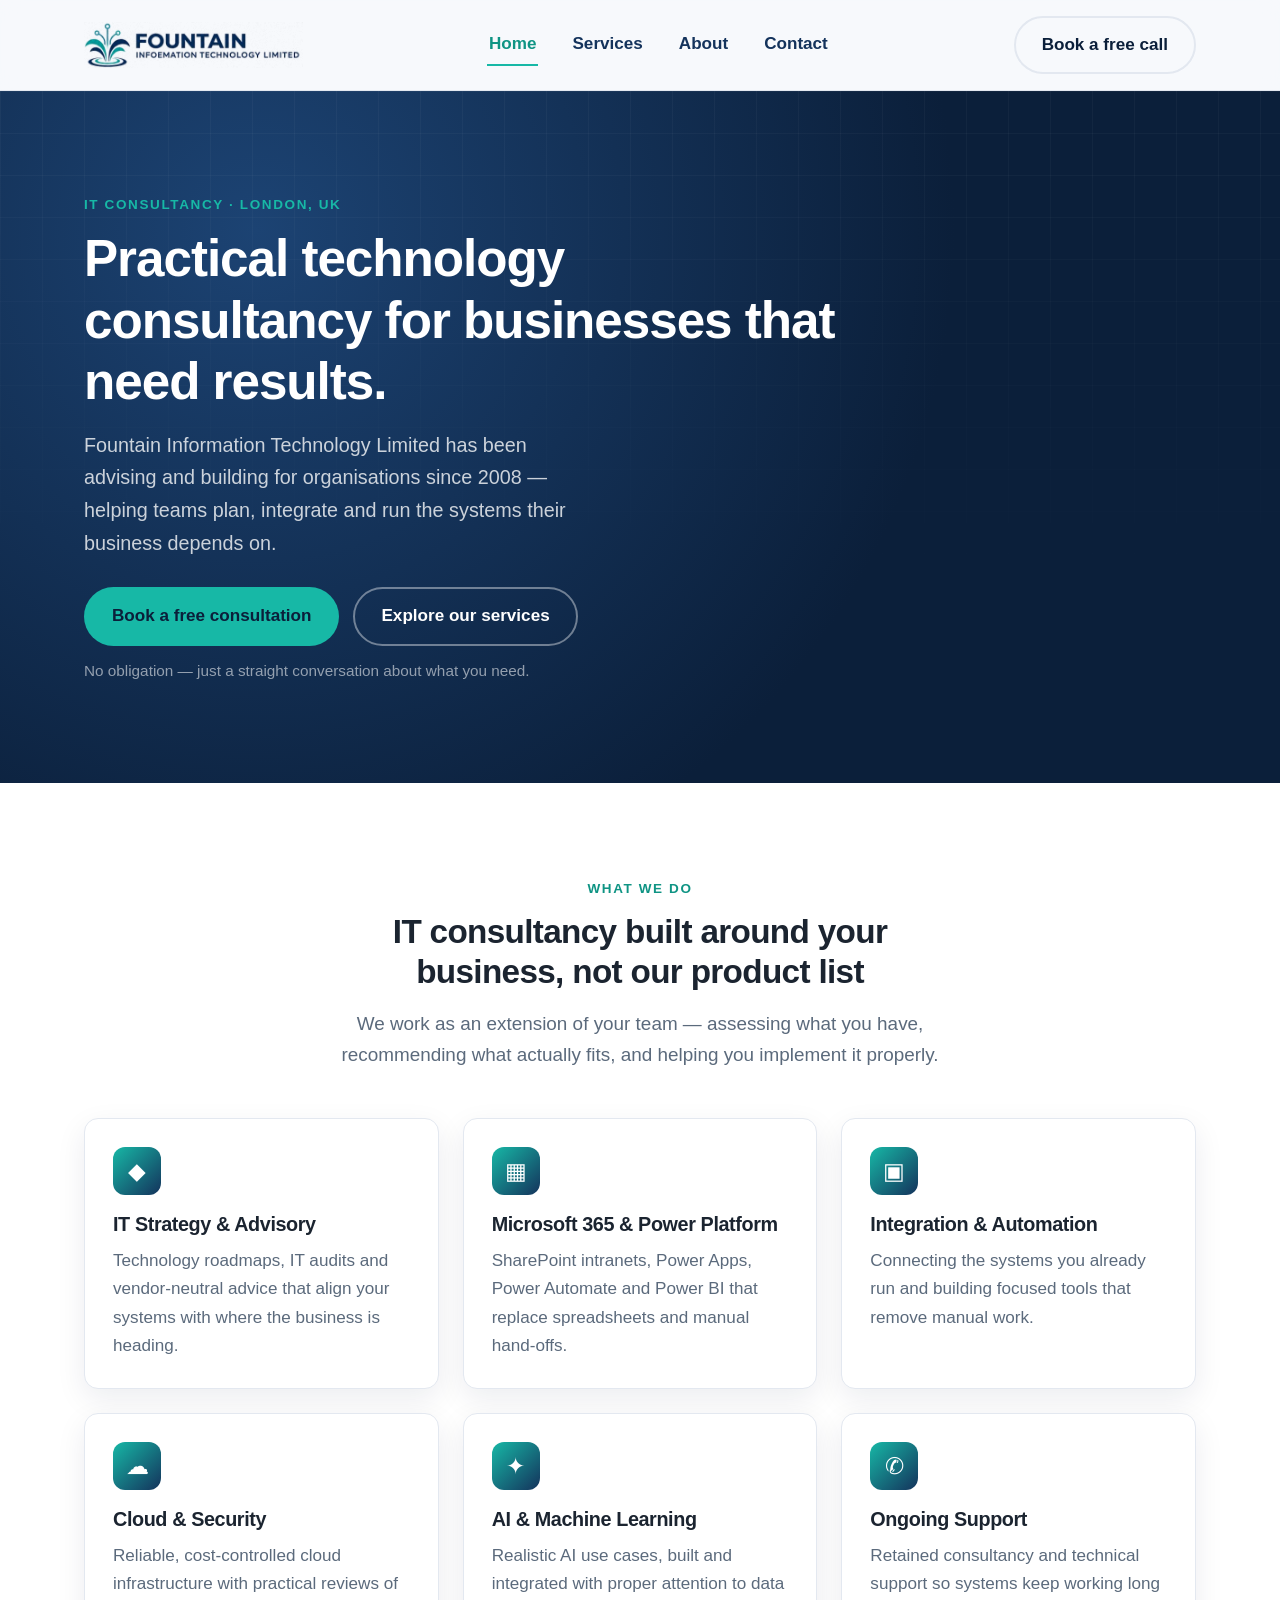
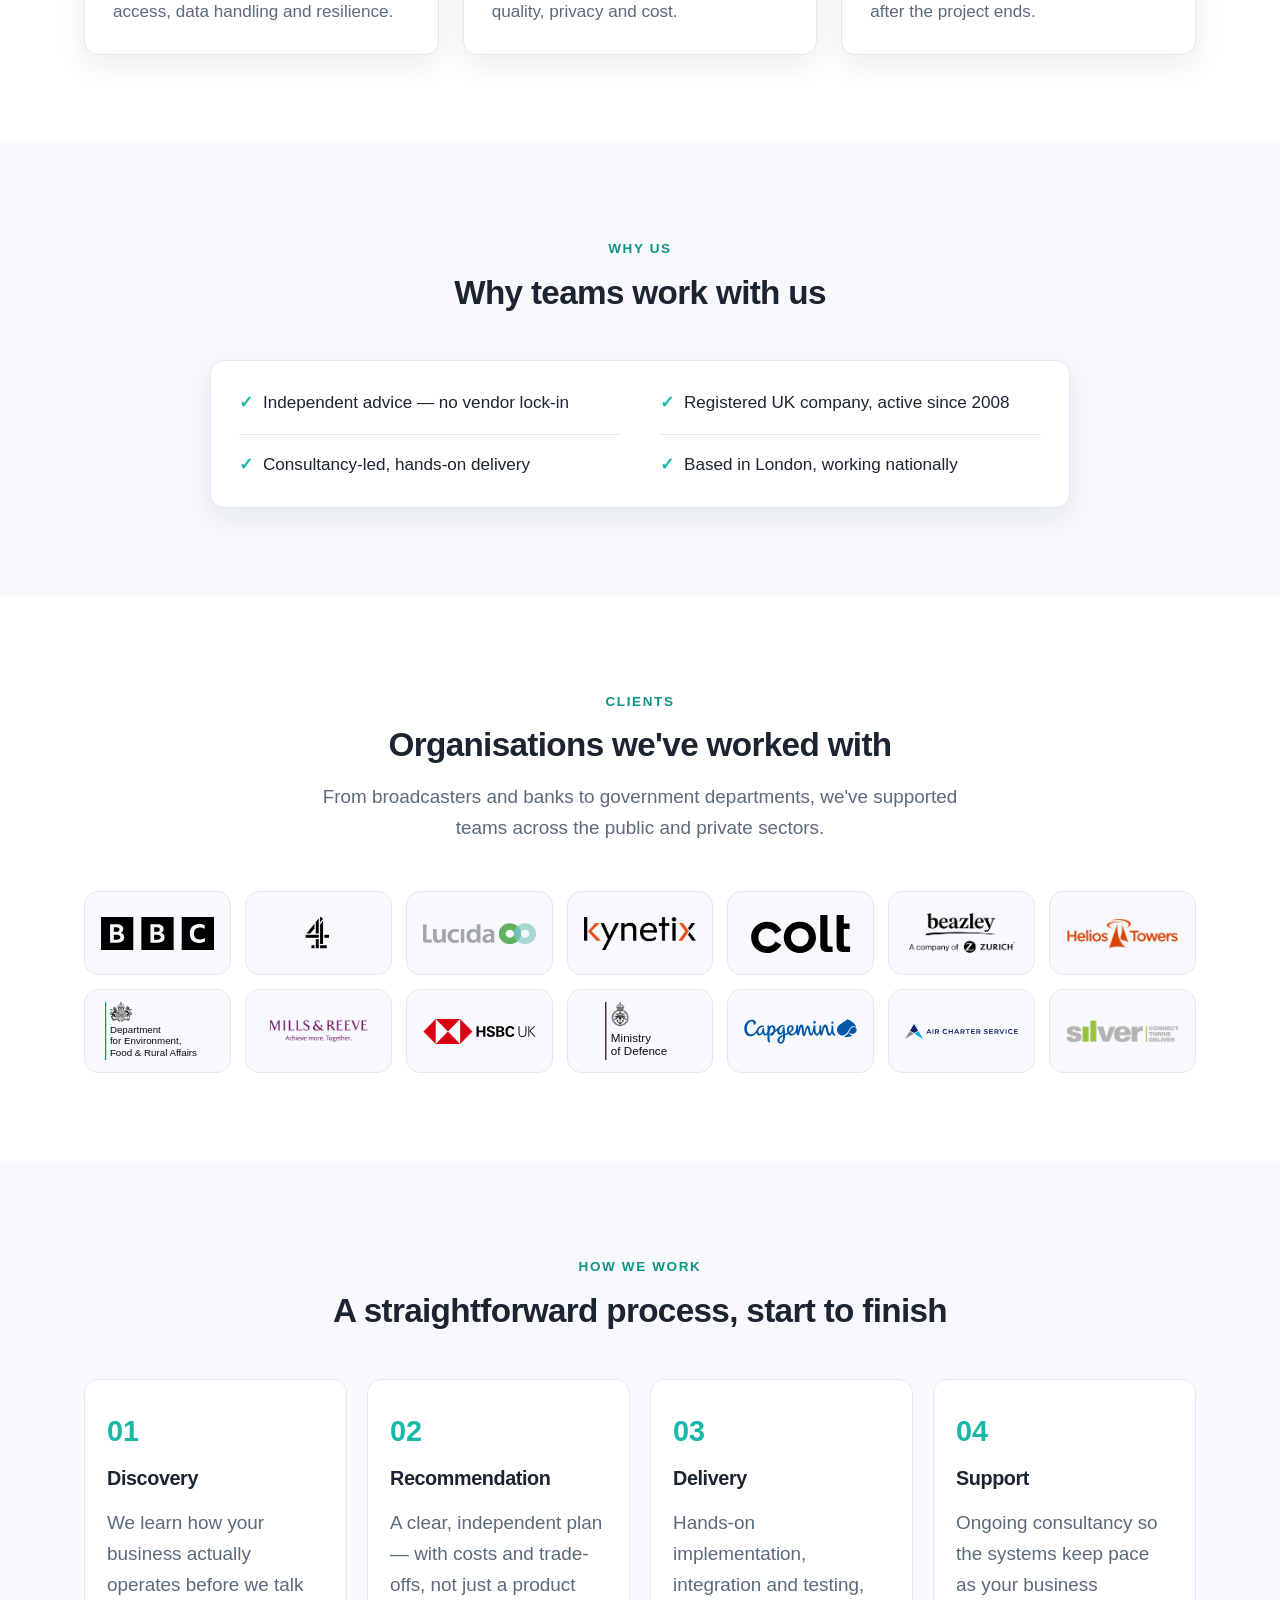
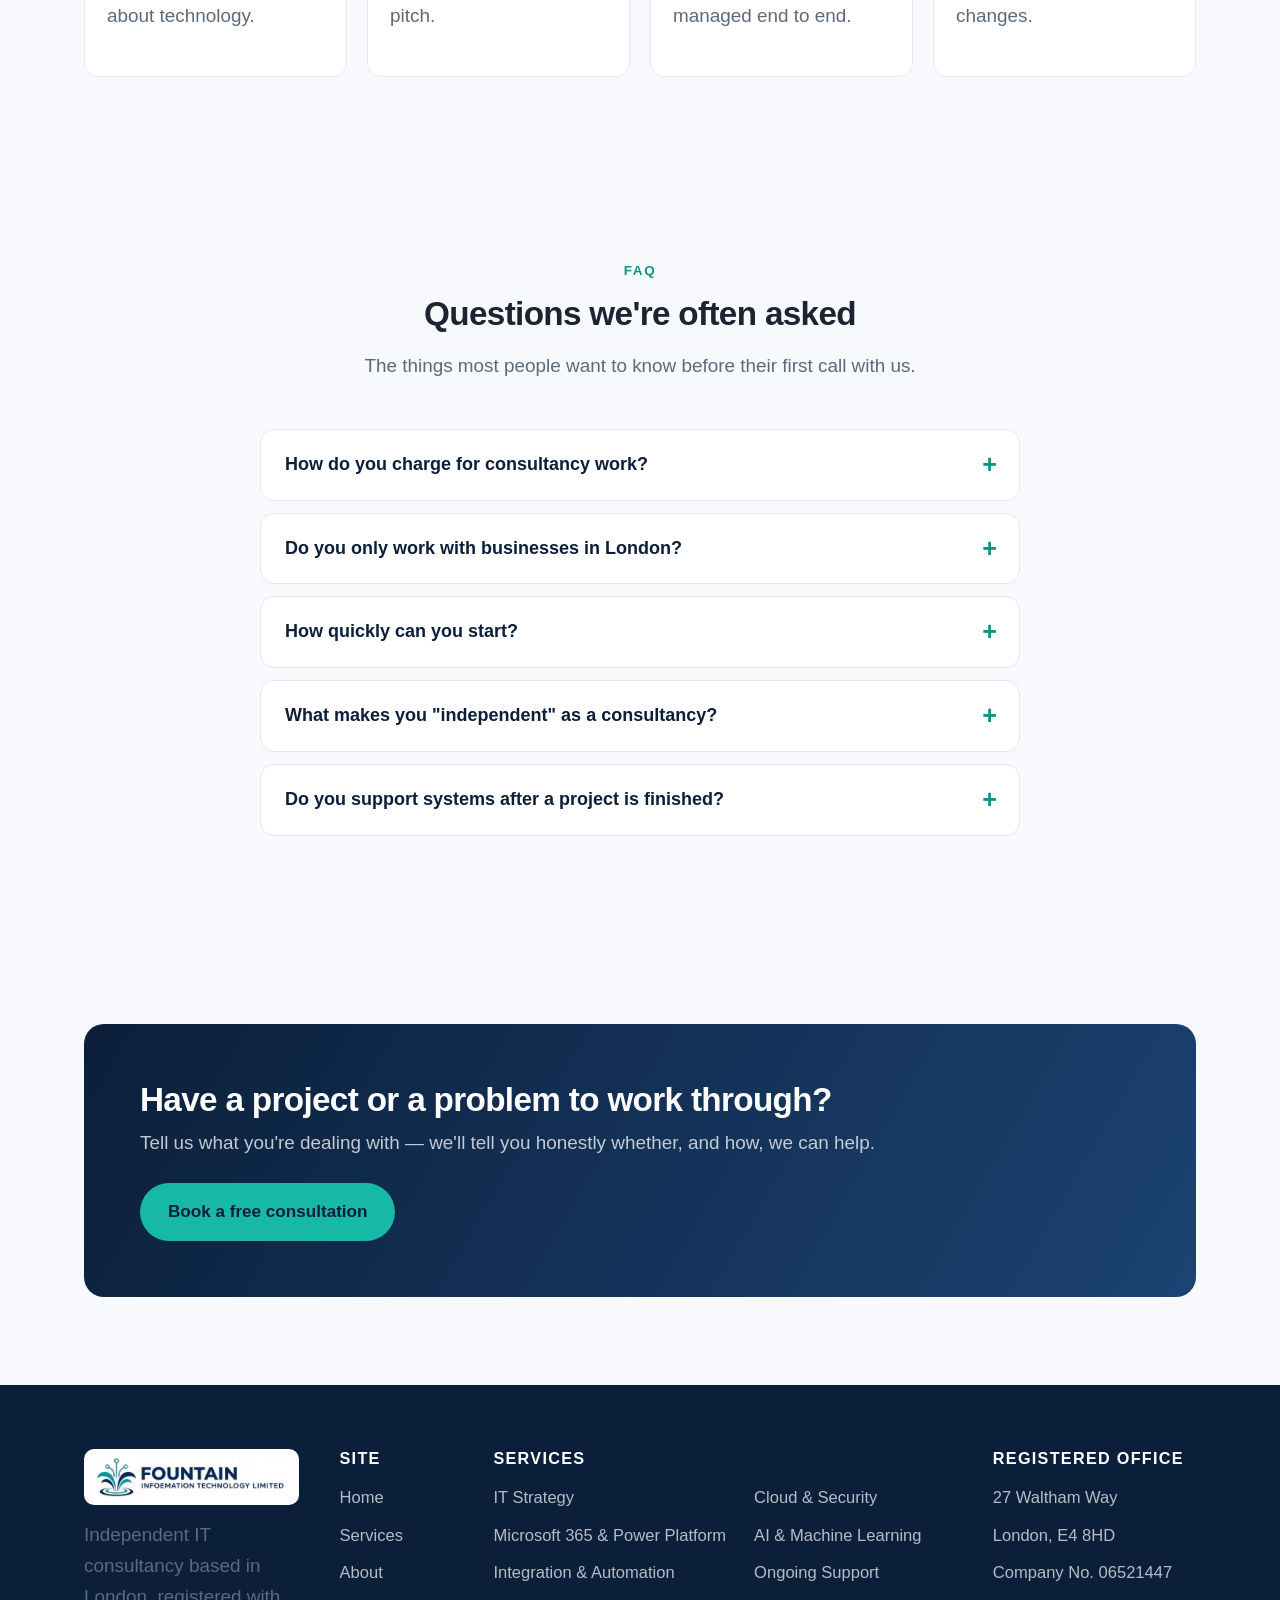
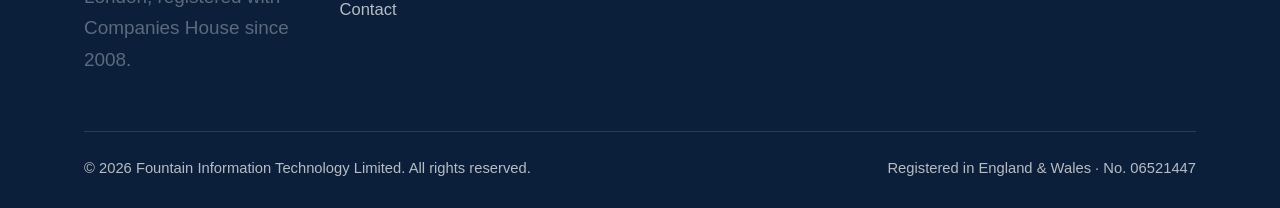
==== commit e060dd77: "Replace text logo with company logo image" ====
--- a/website/index.html
+++ b/website/index.html
@@ -37,8 +37,7 @@
       "addressCountry": "GB"
     },
     "areaServed": "GB",
-    "email": "info@fountainltd.com",
-    "telephone": "+441212341234"
+    "email": "info@fountainltd.com"
   }
   </script>
 </head>
@@ -46,10 +45,7 @@
 
   <header class="site-header">
     <nav class="nav container">
-      <a href="index.html" class="brand">
-        <span class="brand-mark">FI</span>
-        Fountain IT
-      </a>
+      <a href="index.html" class="brand"><img src="assets/logo.png" alt="Fountain Information Technology Limited" class="brand-logo" width="486" height="102" /></a>
       <div class="nav-links">
         <a href="index.html" class="active">Home</a>
         <a href="services.html">Services</a>
@@ -238,10 +234,7 @@
     <div class="container">
       <div class="footer-grid">
         <div class="footer-brand">
-          <a href="index.html" class="brand">
-            <span class="brand-mark">FI</span>
-            Fountain IT
-          </a>
+          <a href="index.html" class="brand"><img src="assets/logo.png" alt="Fountain Information Technology Limited" class="brand-logo" width="486" height="102" /></a>
           <p>Independent IT consultancy based in London, registered with Companies House since 2008.</p>
         </div>
         <div>
--- a/website/css/styles.css
+++ b/website/css/styles.css
@@ -161,7 +161,8 @@
   display: flex;
   align-items: center;
   justify-content: space-between;
-  padding: 16px 0;
+  padding-top: 16px;
+  padding-bottom: 16px;
 }
 
 .brand {
@@ -173,18 +174,10 @@
   color: var(--navy);
 }
 
-.brand-mark {
-  width: 36px;
-  height: 36px;
-  border-radius: 10px;
-  background: linear-gradient(135deg, var(--navy) 0%, var(--teal) 100%);
-  display: flex;
-  align-items: center;
-  justify-content: center;
-  color: #fff;
-  font-weight: 800;
-  font-size: 1.1rem;
-  flex-shrink: 0;
+.brand-logo {
+  display: block;
+  height: 46px;
+  width: auto;
 }
 
 .nav-links {
@@ -758,8 +751,15 @@
 }
 
 .footer-brand .brand {
-  color: #fff;
+  display: inline-flex;
   margin-bottom: 14px;
+  padding: 8px 12px;
+  background: #fff;
+  border-radius: 10px;
+}
+
+.footer-brand .brand-logo {
+  height: 40px;
 }
 
 .footer-grid h4 {
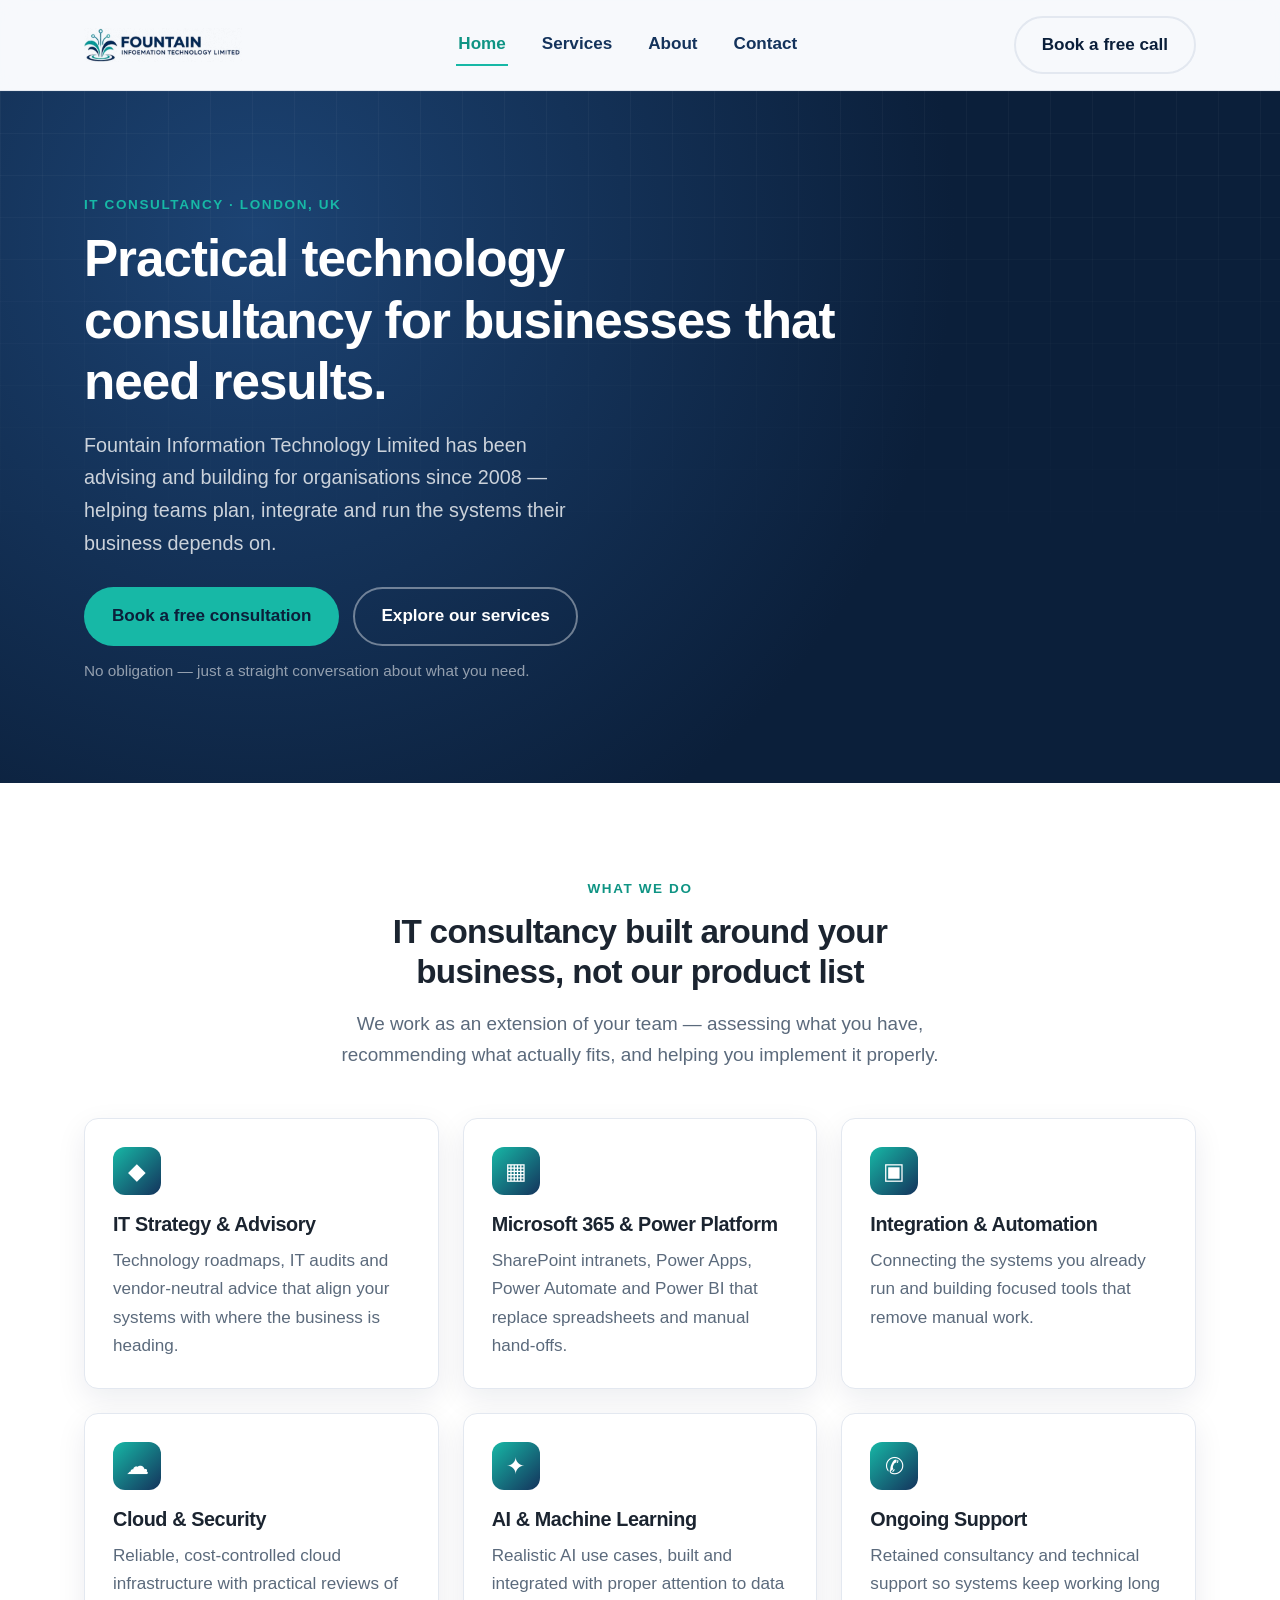
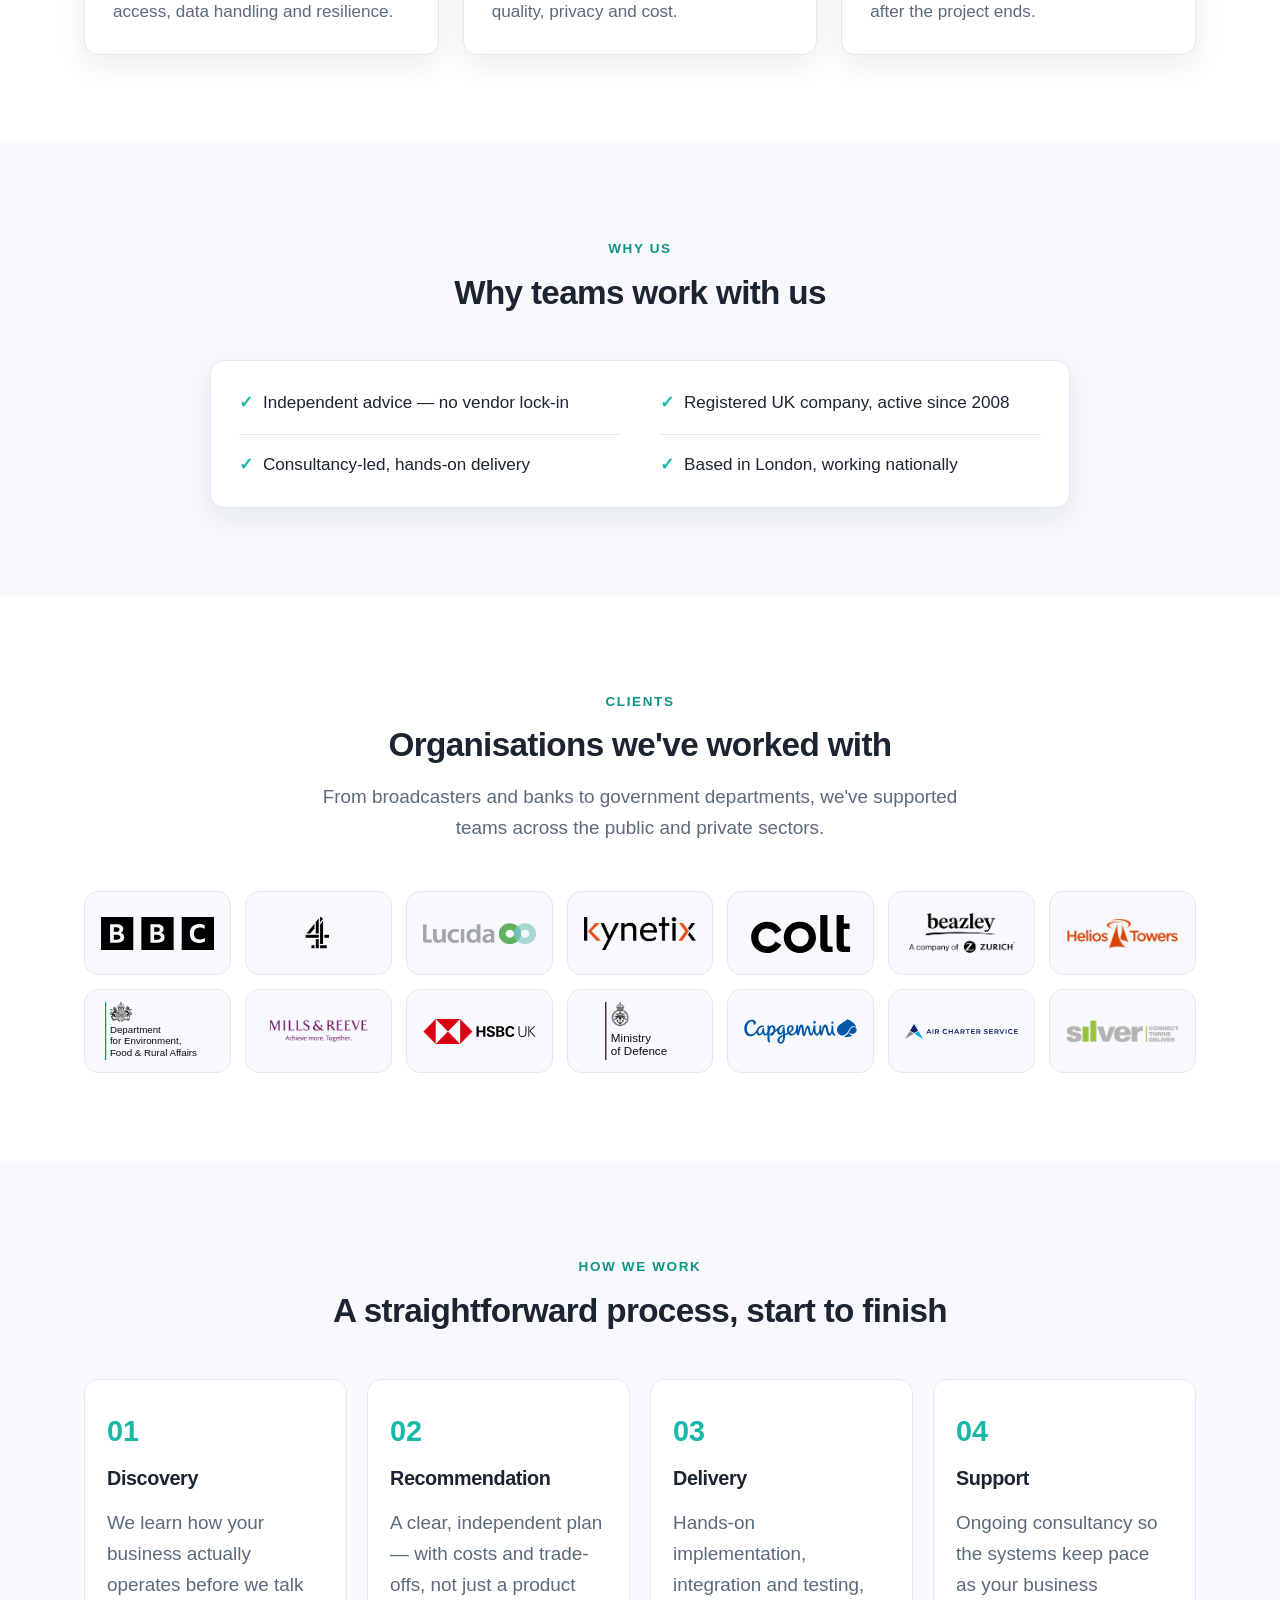
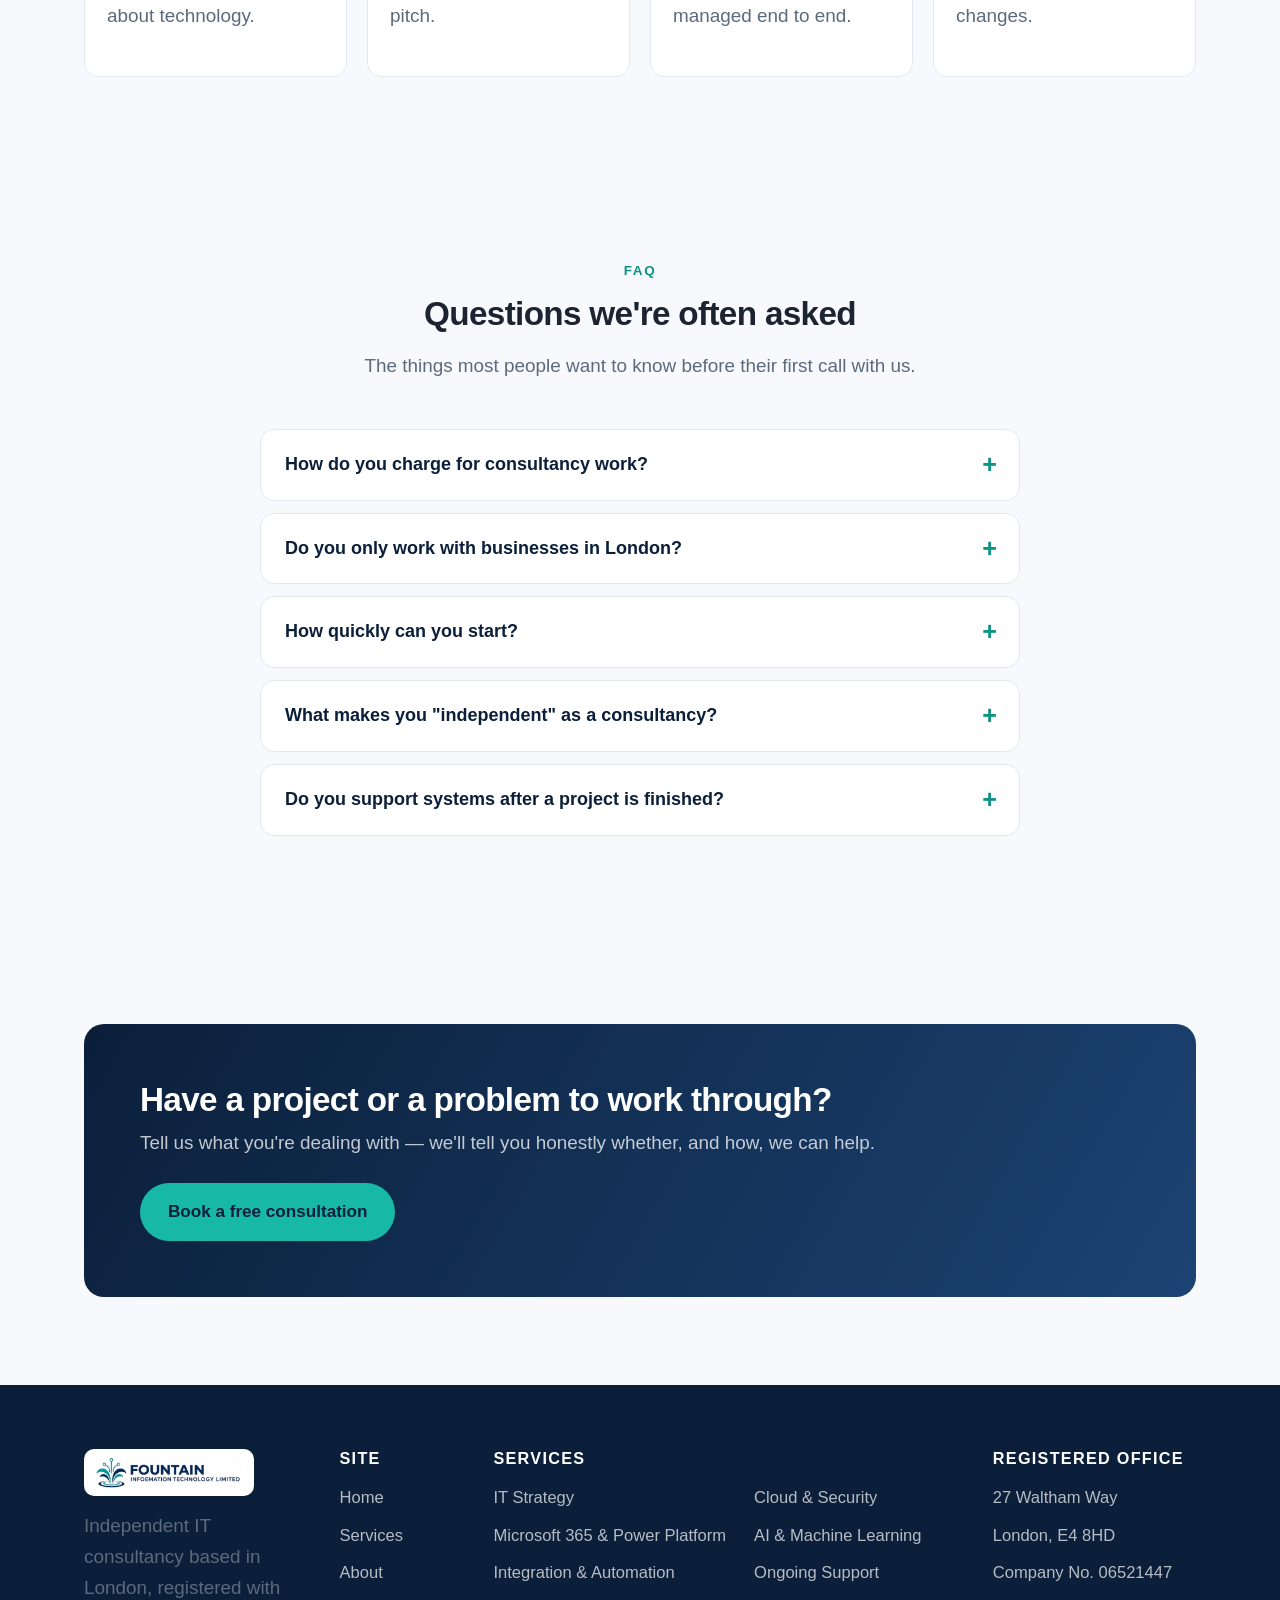
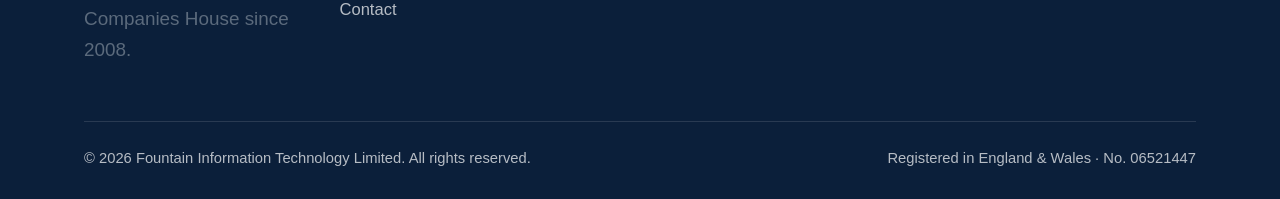
==== commit d438d2ca: "Make logo smaller and scale with screen size" ====
--- a/website/index.html
+++ b/website/index.html
@@ -45,7 +45,7 @@
 
   <header class="site-header">
     <nav class="nav container">
-      <a href="index.html" class="brand"><img src="assets/logo.png" alt="Fountain Information Technology Limited" class="brand-logo" width="486" height="102" /></a>
+      <a href="index.html" class="brand"><img src="assets/logo.png" alt="Fountain Information Technology Limited" class="brand-logo" width="484" height="102" /></a>
       <div class="nav-links">
         <a href="index.html" class="active">Home</a>
         <a href="services.html">Services</a>
@@ -234,7 +234,7 @@
     <div class="container">
       <div class="footer-grid">
         <div class="footer-brand">
-          <a href="index.html" class="brand"><img src="assets/logo.png" alt="Fountain Information Technology Limited" class="brand-logo" width="486" height="102" /></a>
+          <a href="index.html" class="brand"><img src="assets/logo.png" alt="Fountain Information Technology Limited" class="brand-logo" width="484" height="102" /></a>
           <p>Independent IT consultancy based in London, registered with Companies House since 2008.</p>
         </div>
         <div>
--- a/website/css/styles.css
+++ b/website/css/styles.css
@@ -176,7 +176,8 @@
 
 .brand-logo {
   display: block;
-  height: 46px;
+  /* Scales with screen width: about 28px on phones up to 36px on large screens */
+  height: clamp(28px, 2.6vw, 36px);
   width: auto;
 }
 
@@ -759,7 +760,7 @@
 }
 
 .footer-brand .brand-logo {
-  height: 40px;
+  height: clamp(26px, 2.4vw, 32px);
 }
 
 .footer-grid h4 {
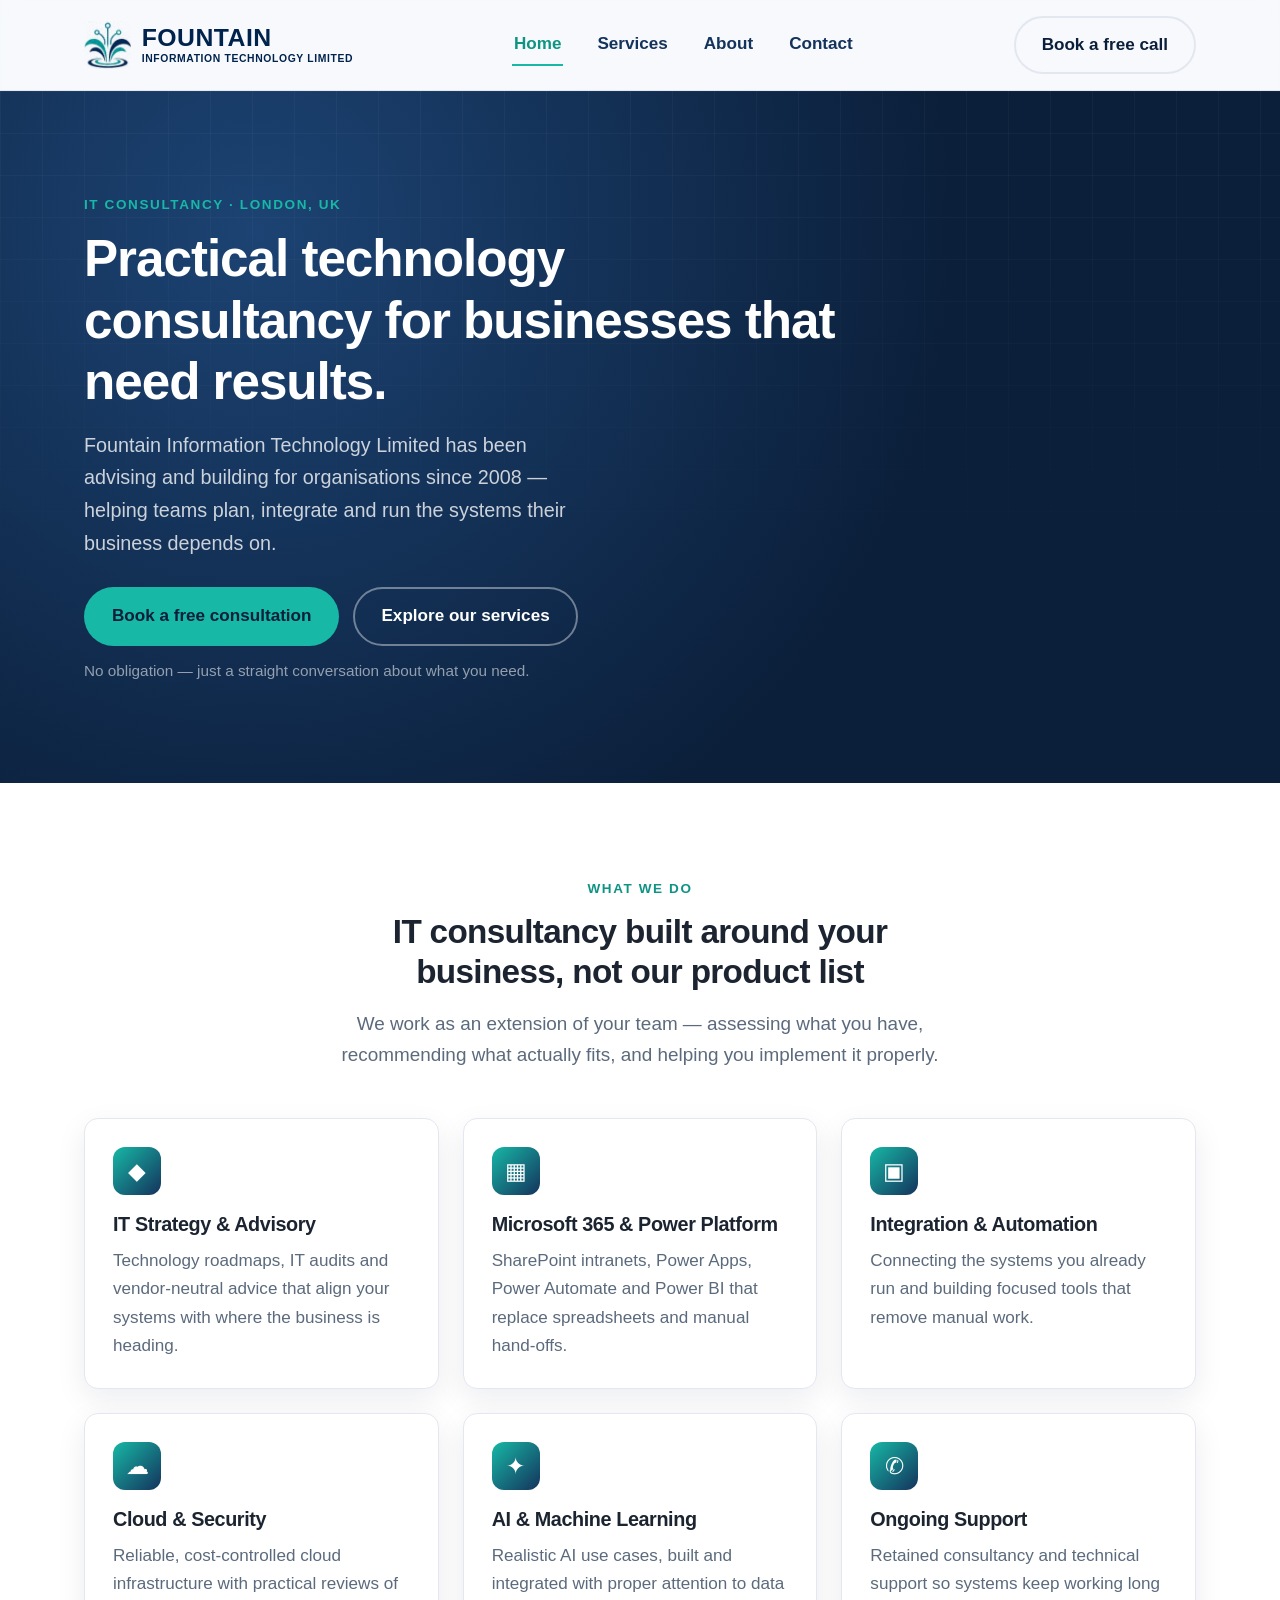
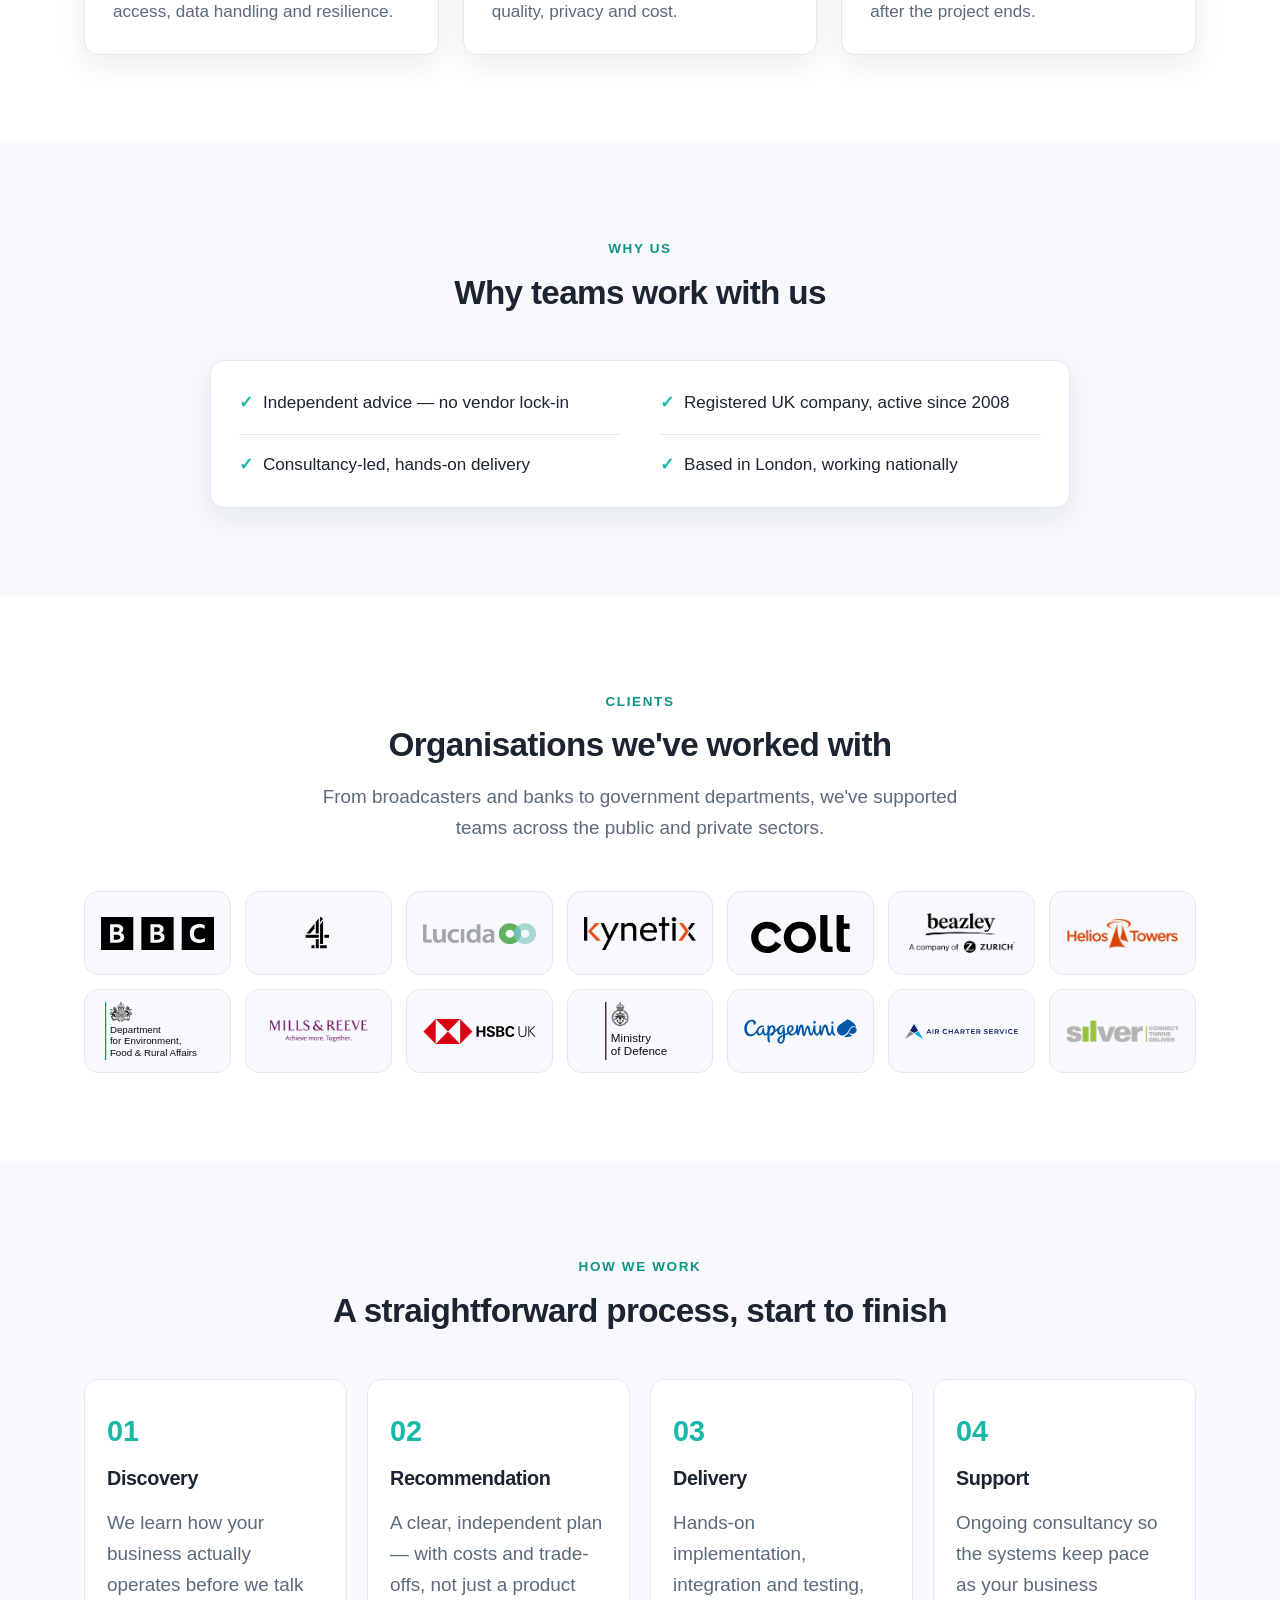
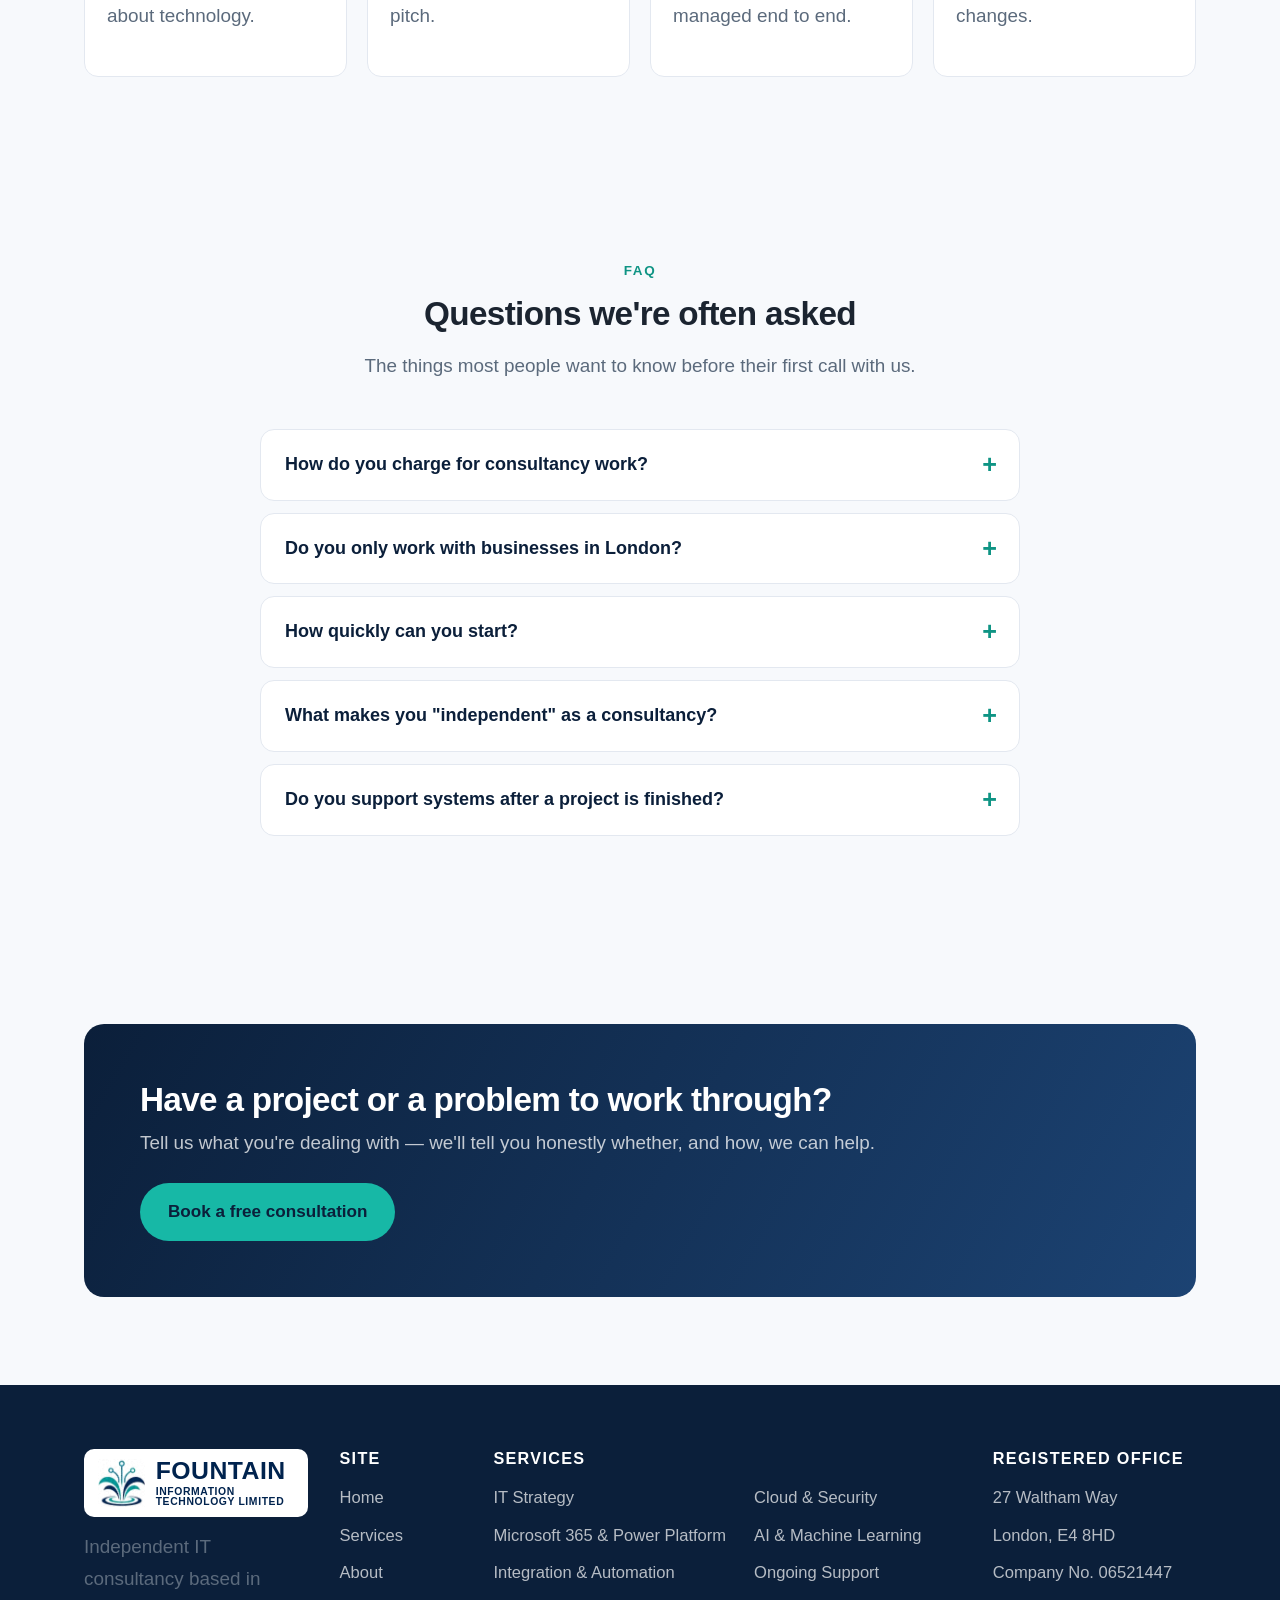
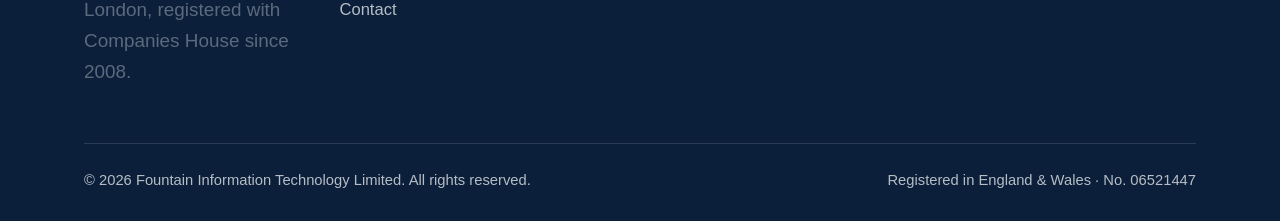
==== commit d7aa6e0c: "Rebuild header logo as icon plus readable text" ====
--- a/website/index.html
+++ b/website/index.html
@@ -45,7 +45,7 @@
 
   <header class="site-header">
     <nav class="nav container">
-      <a href="index.html" class="brand"><img src="assets/logo.png" alt="Fountain Information Technology Limited" class="brand-logo" width="484" height="102" /></a>
+      <a href="index.html" class="brand" aria-label="Fountain Information Technology Limited, home"><img src="assets/logo-icon.png" alt="" class="brand-icon" width="101" height="102" /><span class="brand-text"><span class="brand-name">FOUNTAIN</span><span class="brand-sub">Information Technology Limited</span></span></a>
       <div class="nav-links">
         <a href="index.html" class="active">Home</a>
         <a href="services.html">Services</a>
@@ -234,7 +234,7 @@
     <div class="container">
       <div class="footer-grid">
         <div class="footer-brand">
-          <a href="index.html" class="brand"><img src="assets/logo.png" alt="Fountain Information Technology Limited" class="brand-logo" width="484" height="102" /></a>
+          <a href="index.html" class="brand" aria-label="Fountain Information Technology Limited, home"><img src="assets/logo-icon.png" alt="" class="brand-icon" width="101" height="102" /><span class="brand-text"><span class="brand-name">FOUNTAIN</span><span class="brand-sub">Information Technology Limited</span></span></a>
           <p>Independent IT consultancy based in London, registered with Companies House since 2008.</p>
         </div>
         <div>
--- a/website/css/styles.css
+++ b/website/css/styles.css
@@ -168,17 +168,38 @@
 .brand {
   display: flex;
   align-items: center;
-  gap: 10px;
+  gap: clamp(8px, 0.8vw, 12px);
+  color: #00234e;
+  line-height: 1;
+}
+
+/* Fountain icon from the company logo; the name beside it is real text so it
+   stays sharp and readable at every screen size */
+.brand-icon {
+  display: block;
+  height: clamp(36px, calc(1.4vw + 30px), 50px);
+  width: auto;
+  flex-shrink: 0;
+}
+
+.brand-text {
+  display: flex;
+  flex-direction: column;
+  gap: 3px;
+}
+
+.brand-name {
   font-weight: 800;
-  font-size: 1.15rem;
-  color: var(--navy);
-}
-
-.brand-logo {
-  display: block;
-  /* Scales with screen width: about 28px on phones up to 36px on large screens */
-  height: clamp(28px, 2.6vw, 36px);
-  width: auto;
+  font-size: clamp(1.1rem, calc(0.6vw + 0.95rem), 1.45rem);
+  letter-spacing: 0.02em;
+}
+
+.brand-sub {
+  font-weight: 700;
+  font-size: clamp(0.5rem, calc(0.15vw + 0.47rem), 0.62rem);
+  letter-spacing: 0.06em;
+  text-transform: uppercase;
+  color: #00234e;
 }
 
 .nav-links {
@@ -754,13 +775,9 @@
 .footer-brand .brand {
   display: inline-flex;
   margin-bottom: 14px;
-  padding: 8px 12px;
+  padding: 10px 14px;
   background: #fff;
   border-radius: 10px;
-}
-
-.footer-brand .brand-logo {
-  height: clamp(26px, 2.4vw, 32px);
 }
 
 .footer-grid h4 {
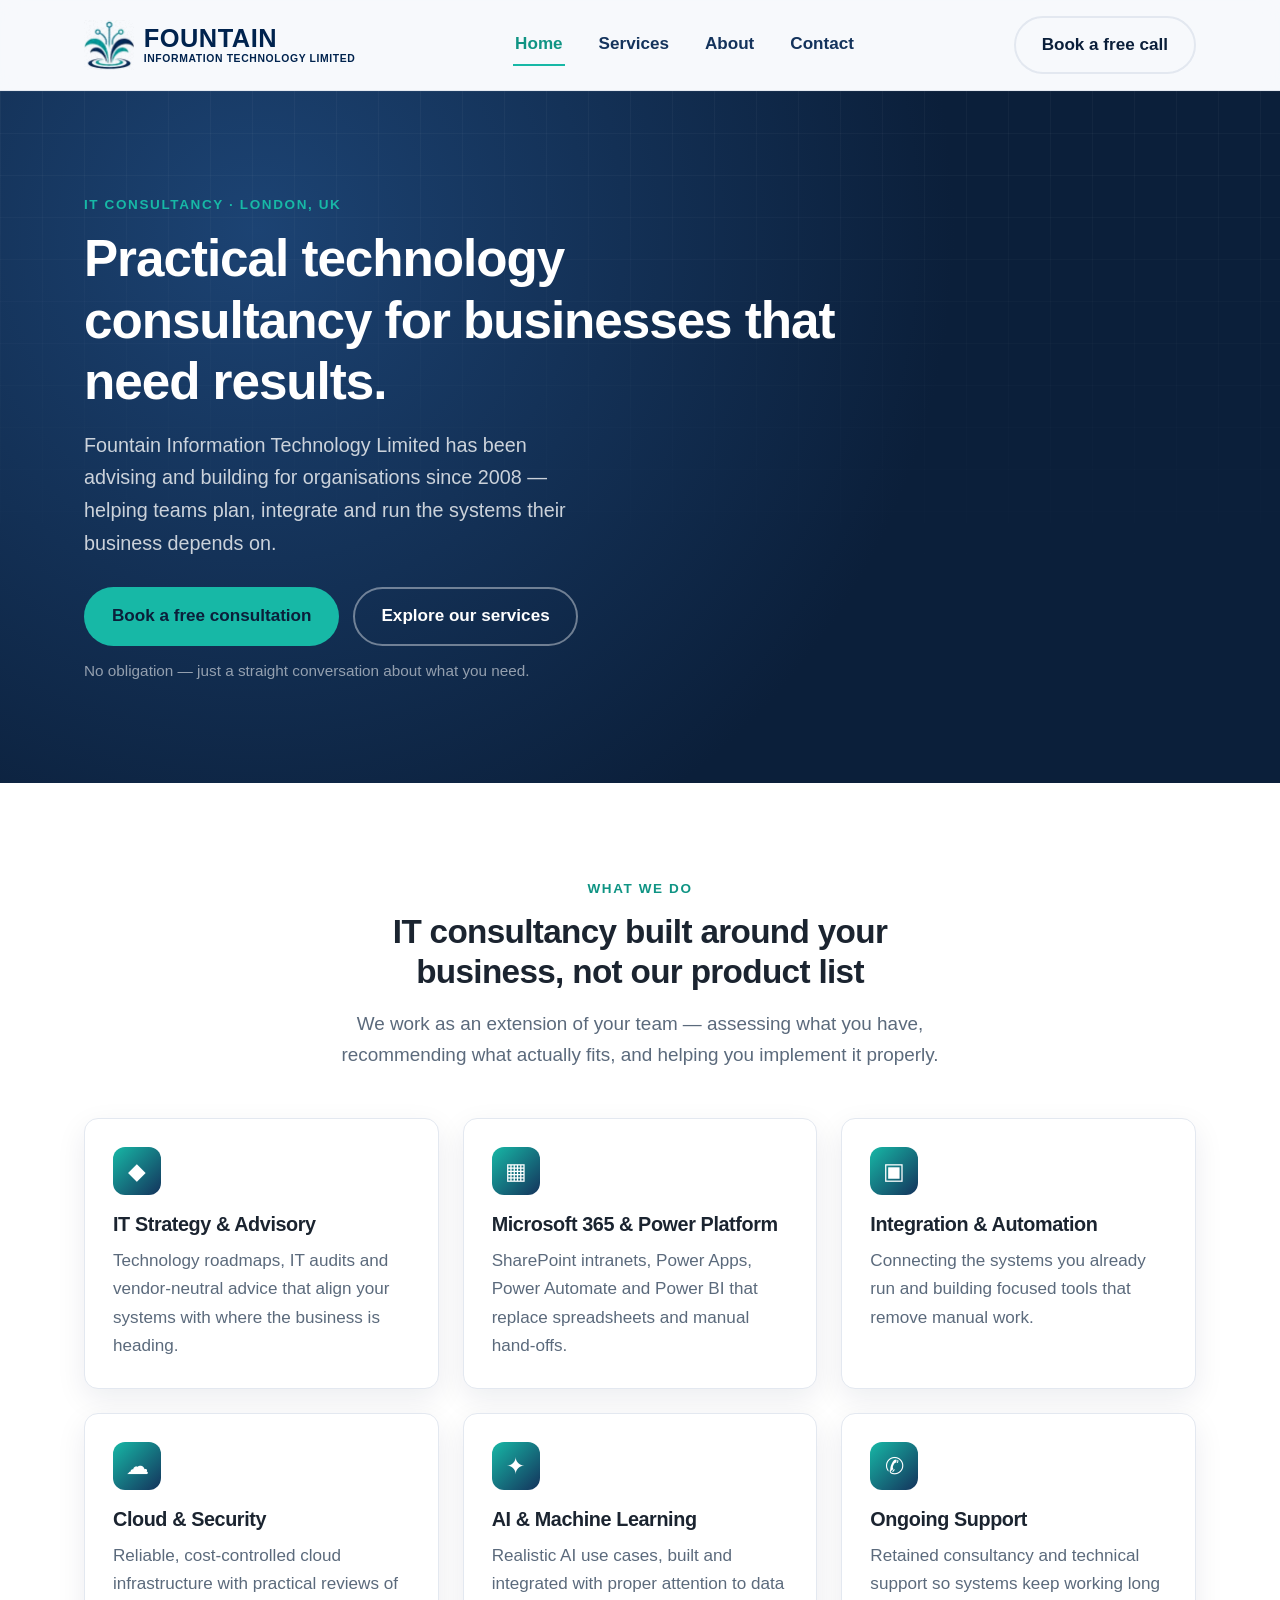
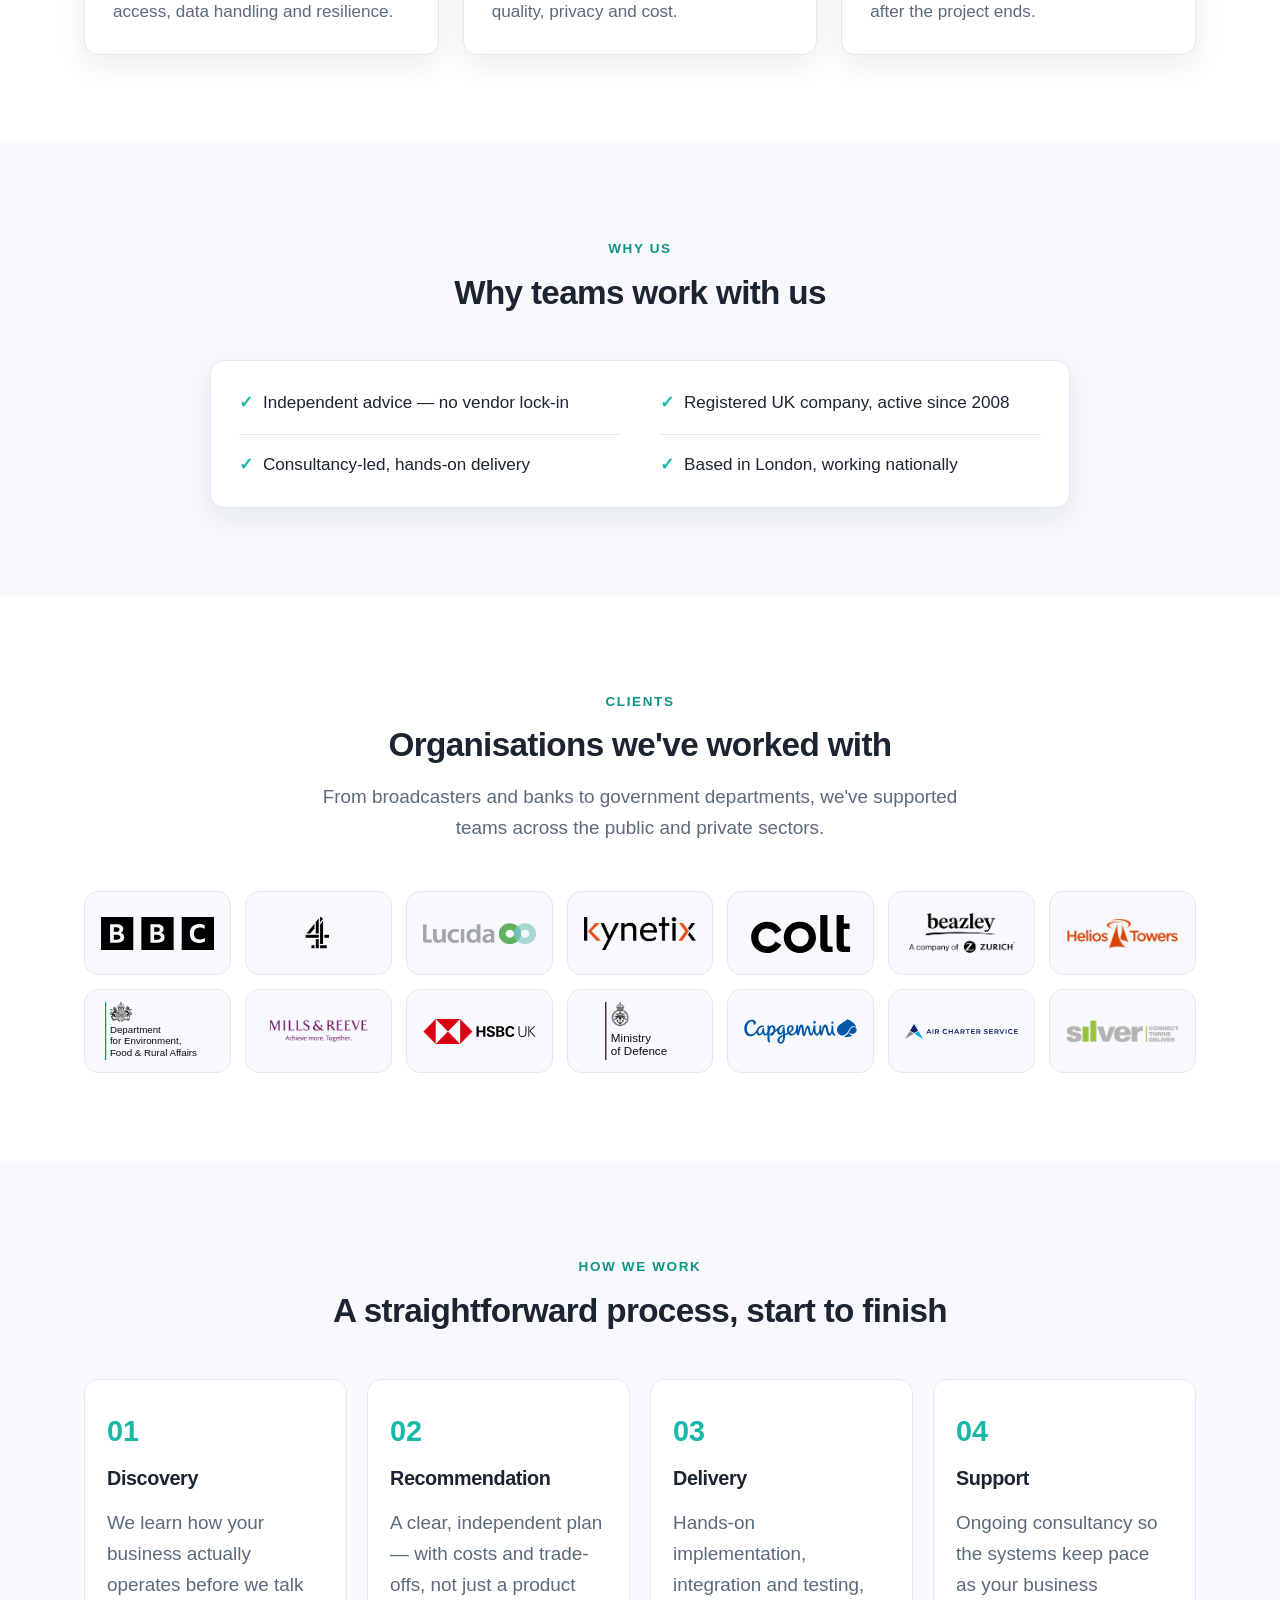
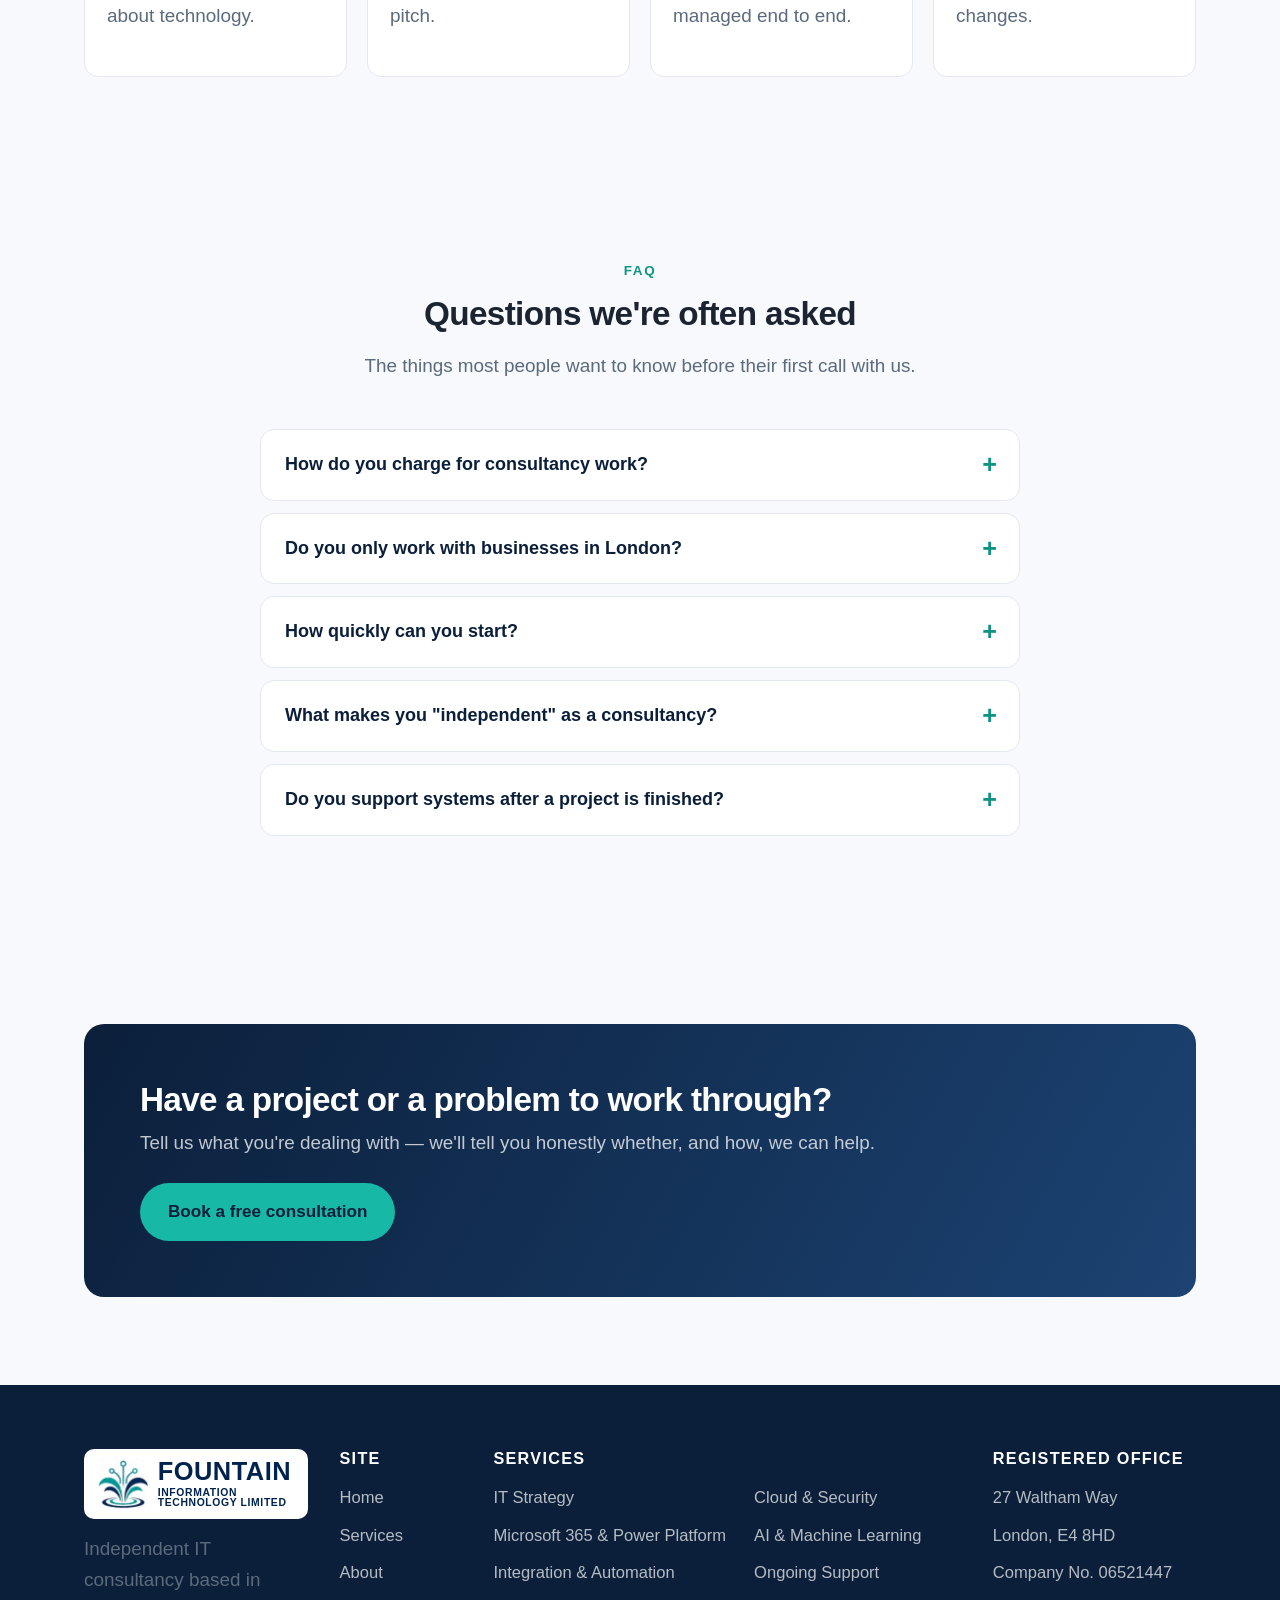
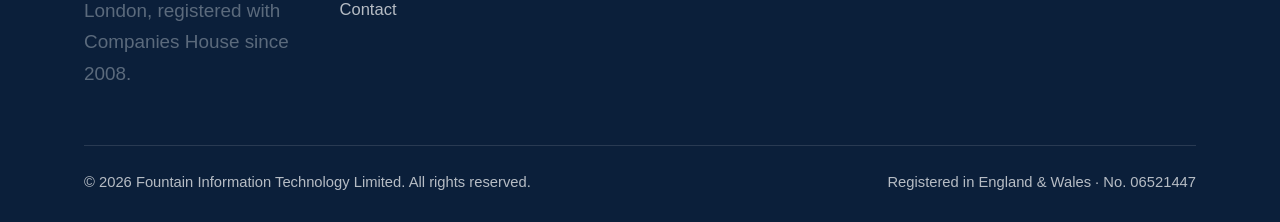
==== commit d2276d83: "Smaller phone logo; version stylesheet and script links" ====
--- a/website/index.html
+++ b/website/index.html
@@ -18,7 +18,7 @@
   <meta name="twitter:title" content="Fountain Information Technology Limited | IT Consultancy, London" />
   <meta name="twitter:description" content="Independent IT consultancy based in London, trading since 2008. Strategy, Microsoft 365 and Power Platform, integration, cloud and security, AI and support services." />
 
-  <link rel="stylesheet" href="css/styles.css" />
+  <link rel="stylesheet" href="css/styles.css?v=20261116b" />
 
   <script type="application/ld+json">
   {
@@ -273,6 +273,6 @@
     </div>
   </footer>
 
-  <script src="js/main.js"></script>
+  <script src="js/main.js?v=20261116b"></script>
 </body>
 </html>
--- a/website/css/styles.css
+++ b/website/css/styles.css
@@ -177,7 +177,7 @@
    stays sharp and readable at every screen size */
 .brand-icon {
   display: block;
-  height: clamp(36px, calc(1.4vw + 30px), 50px);
+  height: clamp(30px, calc(2.2vw + 22px), 50px);
   width: auto;
   flex-shrink: 0;
 }
@@ -190,13 +190,13 @@
 
 .brand-name {
   font-weight: 800;
-  font-size: clamp(1.1rem, calc(0.6vw + 0.95rem), 1.45rem);
+  font-size: clamp(0.9rem, calc(1vw + 0.7rem), 1.45rem);
   letter-spacing: 0.02em;
 }
 
 .brand-sub {
   font-weight: 700;
-  font-size: clamp(0.5rem, calc(0.15vw + 0.47rem), 0.62rem);
+  font-size: clamp(0.45rem, calc(0.25vw + 0.4rem), 0.62rem);
   letter-spacing: 0.06em;
   text-transform: uppercase;
   color: #00234e;
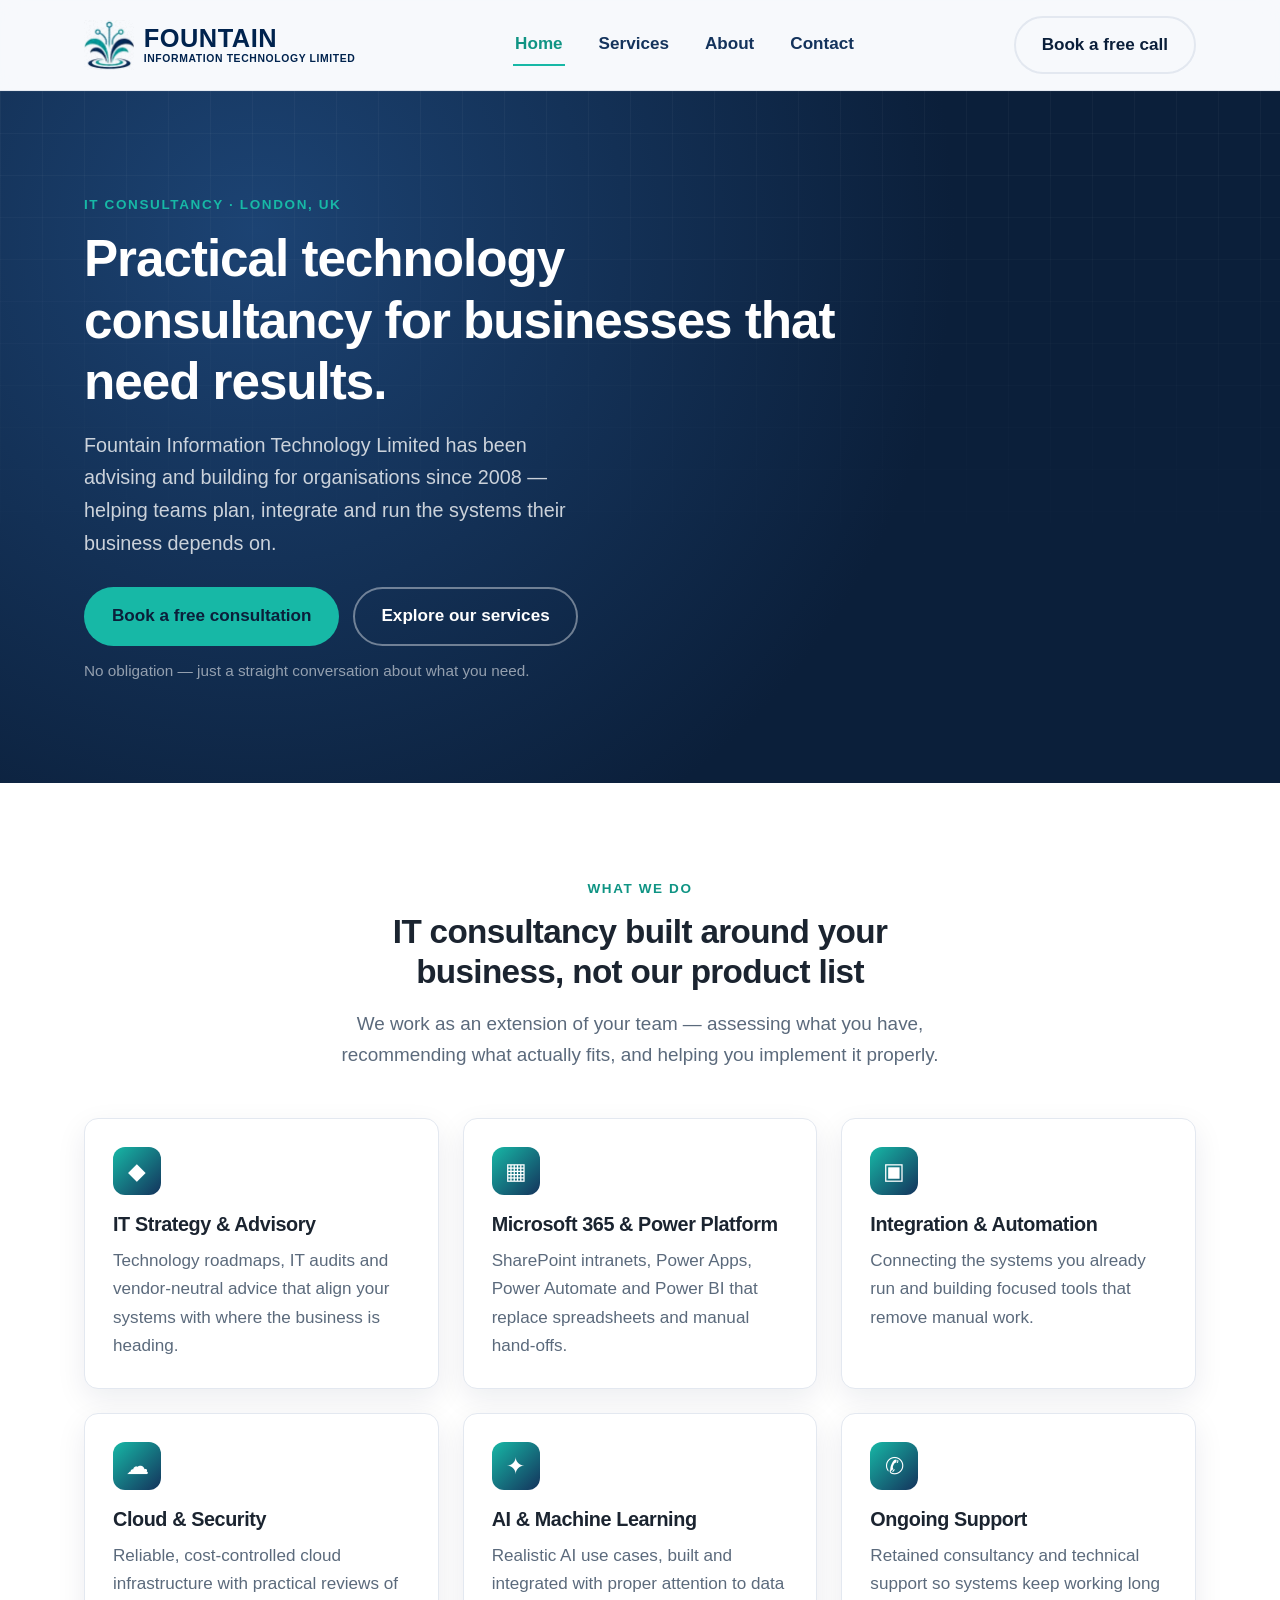
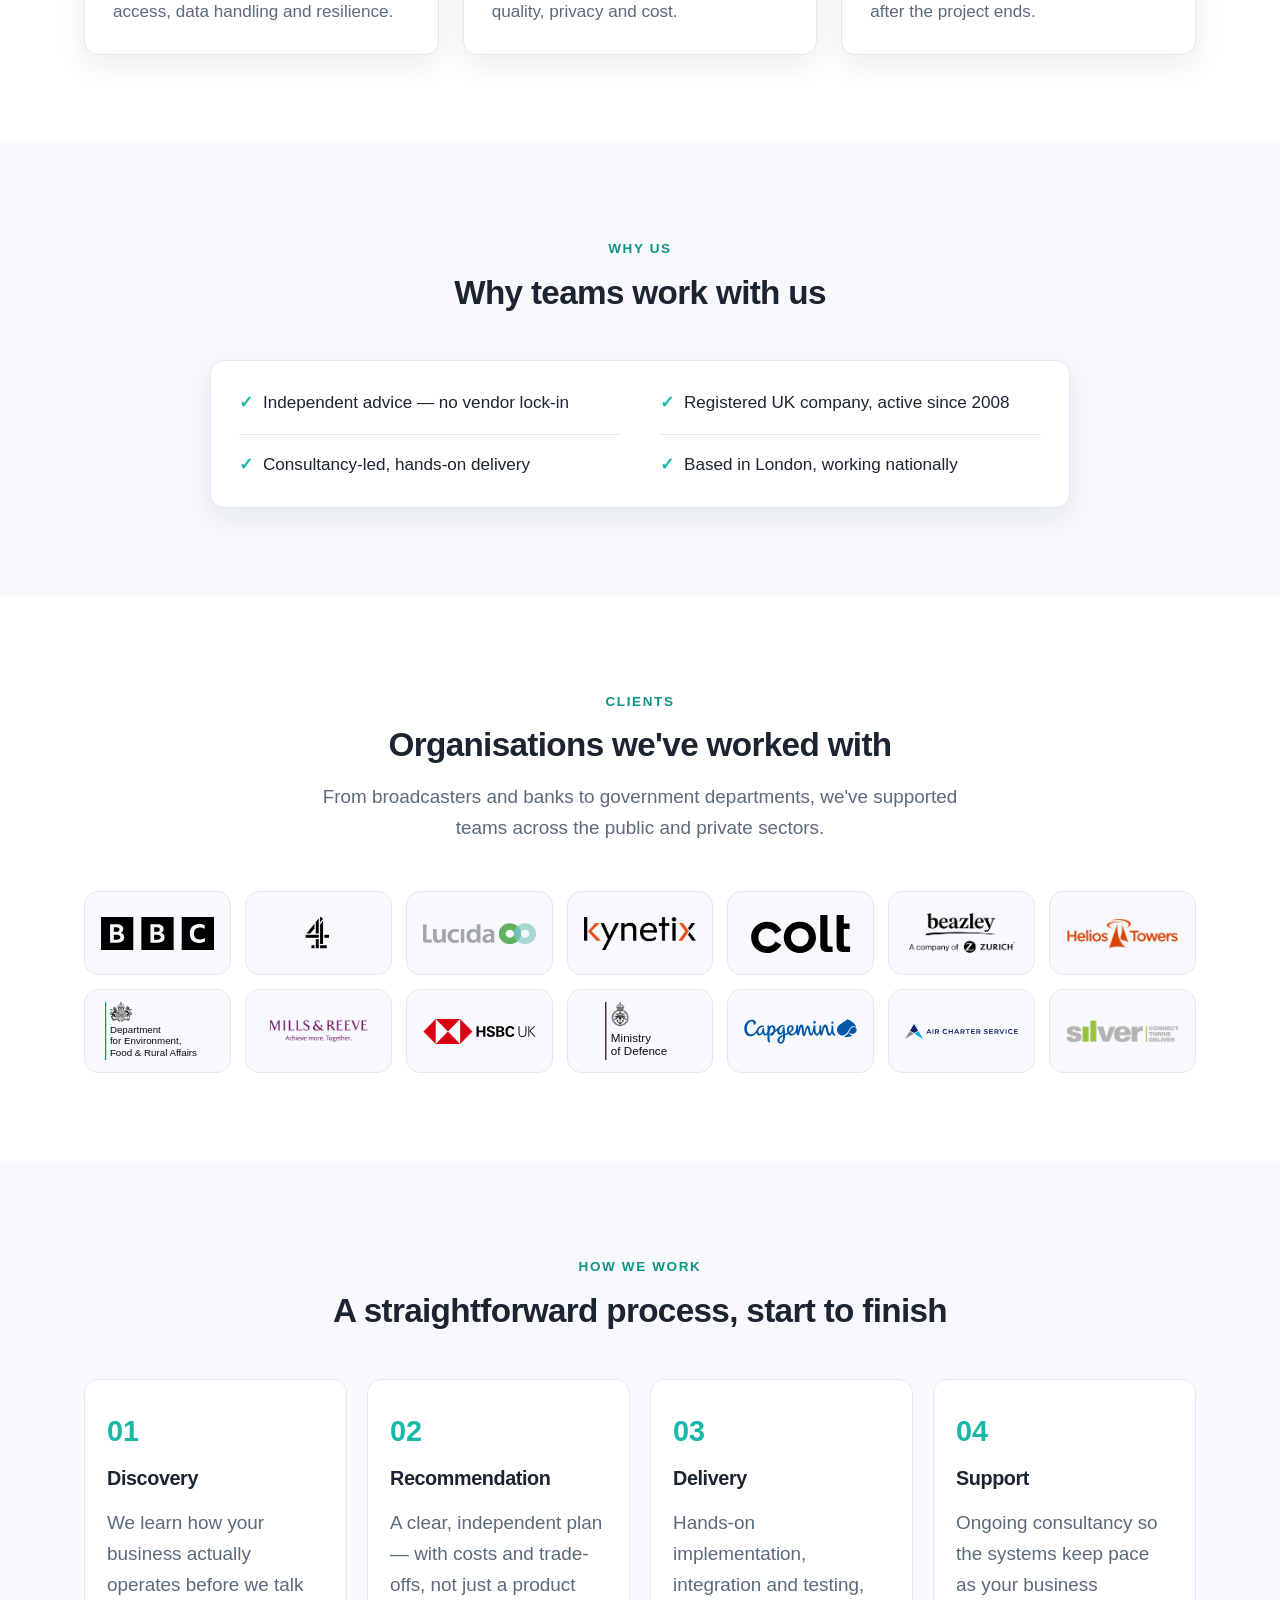
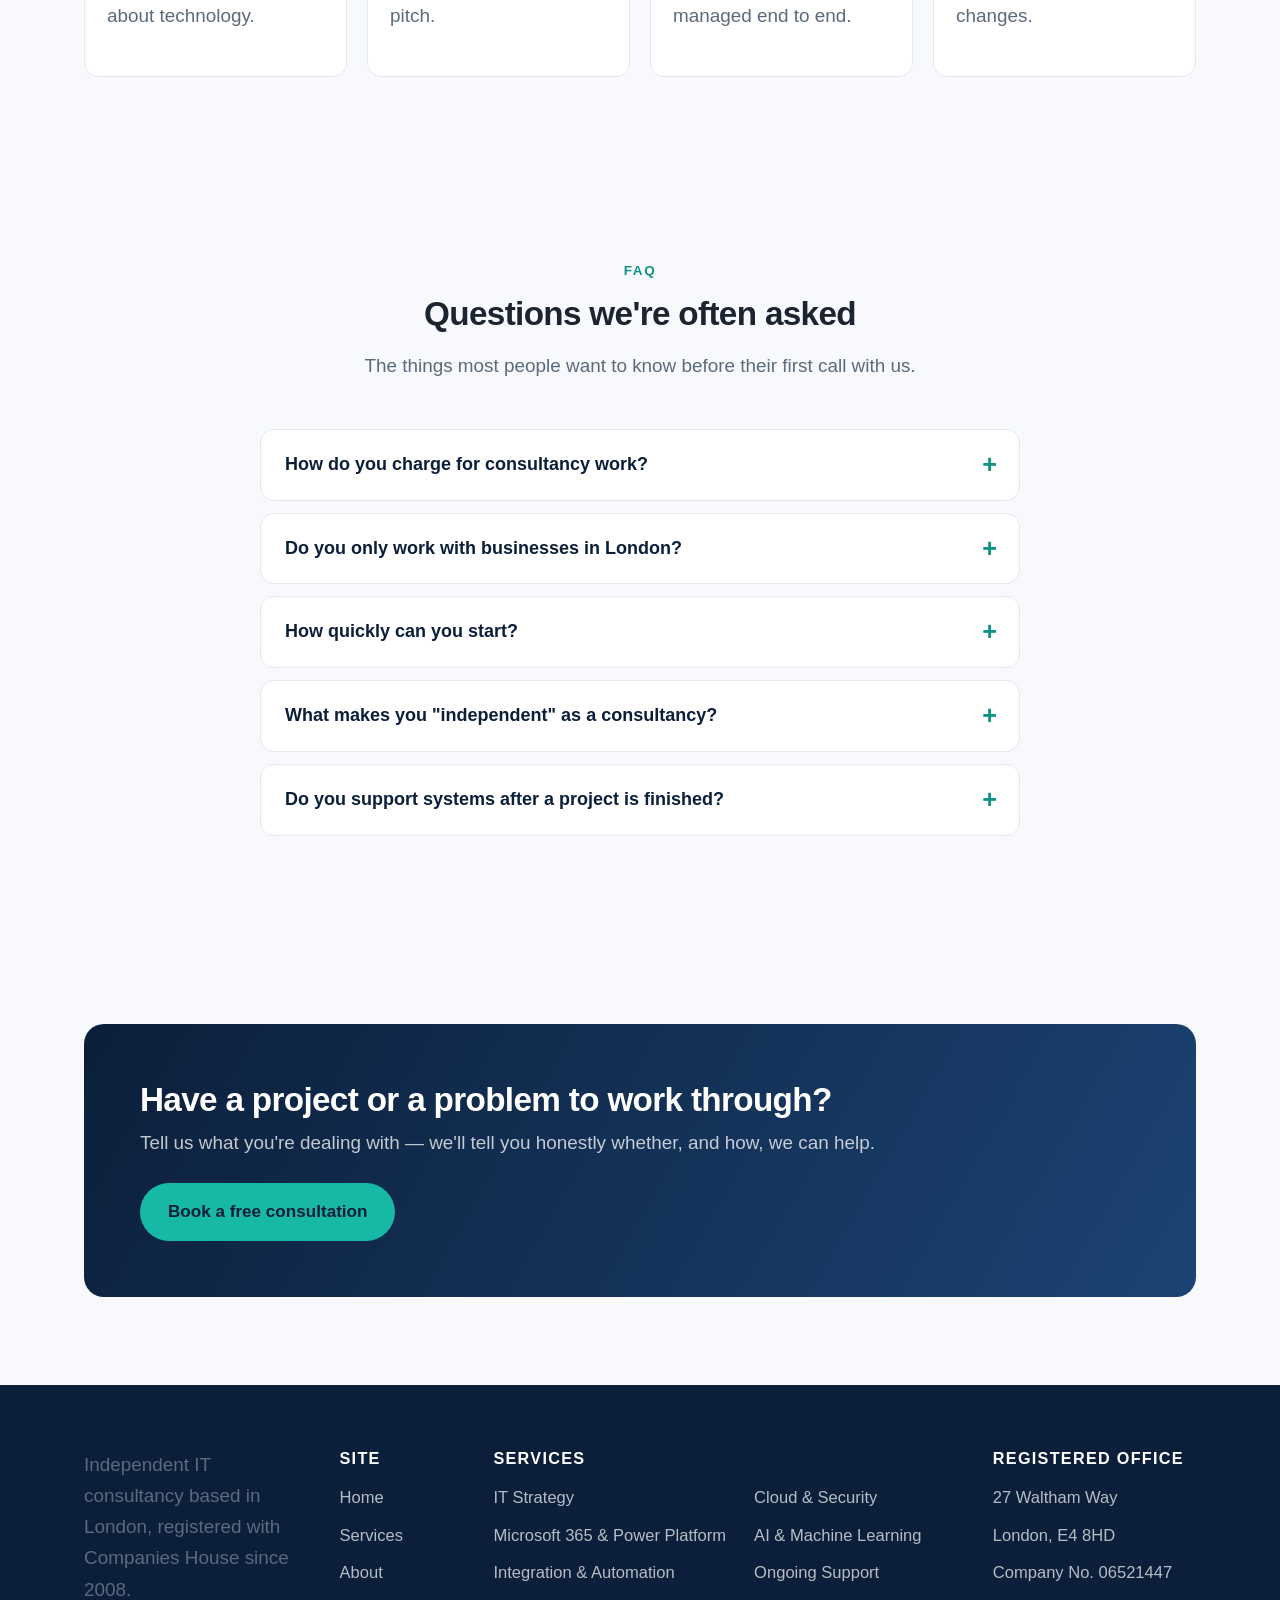
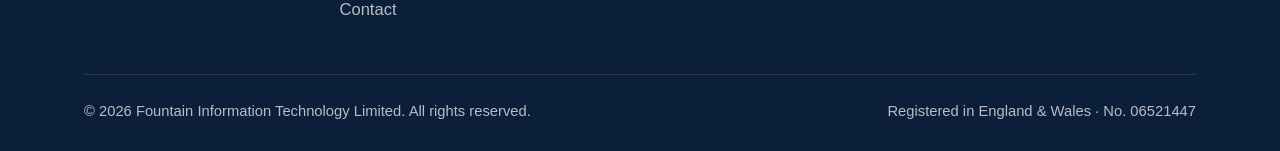
==== commit dbcdfe08: "Remove logo from footer" ====
--- a/website/index.html
+++ b/website/index.html
@@ -18,7 +18,7 @@
   <meta name="twitter:title" content="Fountain Information Technology Limited | IT Consultancy, London" />
   <meta name="twitter:description" content="Independent IT consultancy based in London, trading since 2008. Strategy, Microsoft 365 and Power Platform, integration, cloud and security, AI and support services." />
 
-  <link rel="stylesheet" href="css/styles.css?v=20261116b" />
+  <link rel="stylesheet" href="css/styles.css?v=20261117a" />
 
   <script type="application/ld+json">
   {
@@ -234,7 +234,6 @@
     <div class="container">
       <div class="footer-grid">
         <div class="footer-brand">
-          <a href="index.html" class="brand" aria-label="Fountain Information Technology Limited, home"><img src="assets/logo-icon.png" alt="" class="brand-icon" width="101" height="102" /><span class="brand-text"><span class="brand-name">FOUNTAIN</span><span class="brand-sub">Information Technology Limited</span></span></a>
           <p>Independent IT consultancy based in London, registered with Companies House since 2008.</p>
         </div>
         <div>
@@ -273,6 +272,6 @@
     </div>
   </footer>
 
-  <script src="js/main.js?v=20261116b"></script>
+  <script src="js/main.js?v=20261117a"></script>
 </body>
 </html>
--- a/website/css/styles.css
+++ b/website/css/styles.css
@@ -772,14 +772,6 @@
   border-bottom: 1px solid rgba(255, 255, 255, 0.12);
 }
 
-.footer-brand .brand {
-  display: inline-flex;
-  margin-bottom: 14px;
-  padding: 10px 14px;
-  background: #fff;
-  border-radius: 10px;
-}
-
 .footer-grid h4 {
   color: #fff;
   font-size: 0.9rem;
